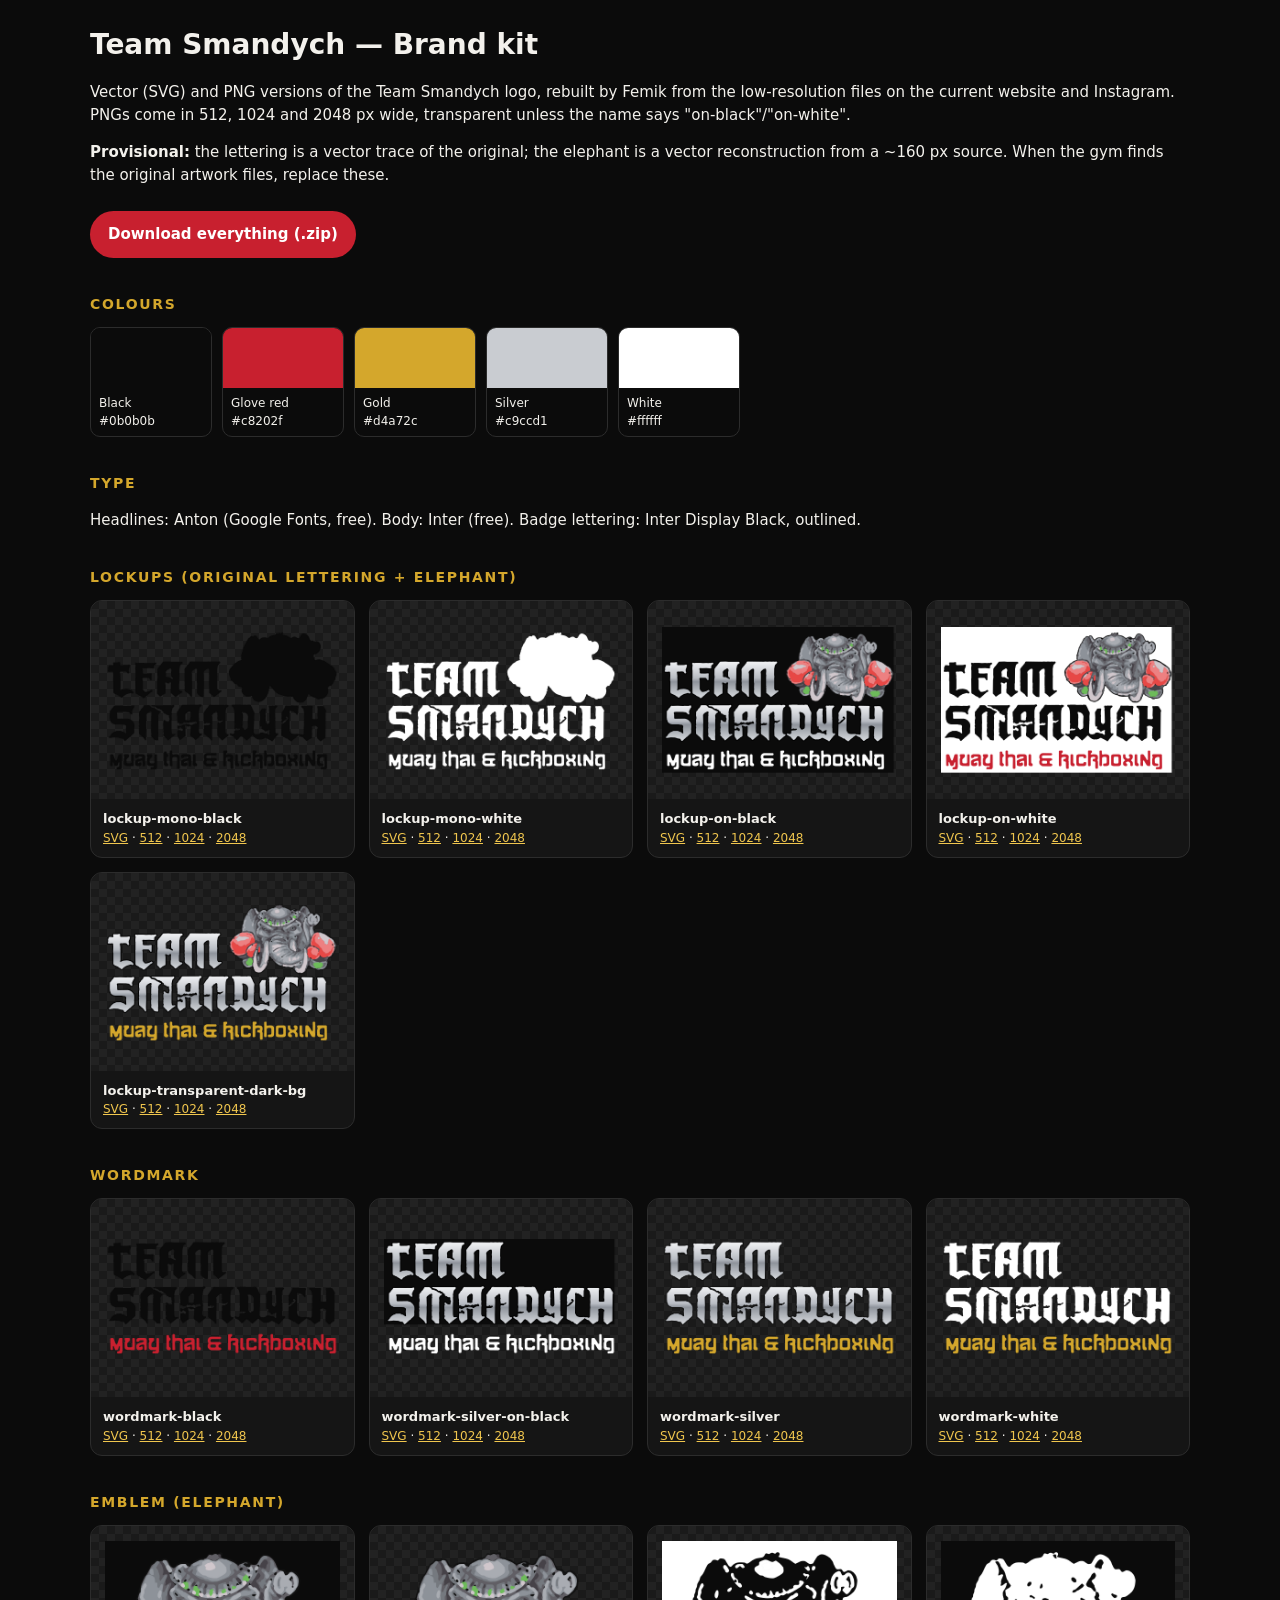
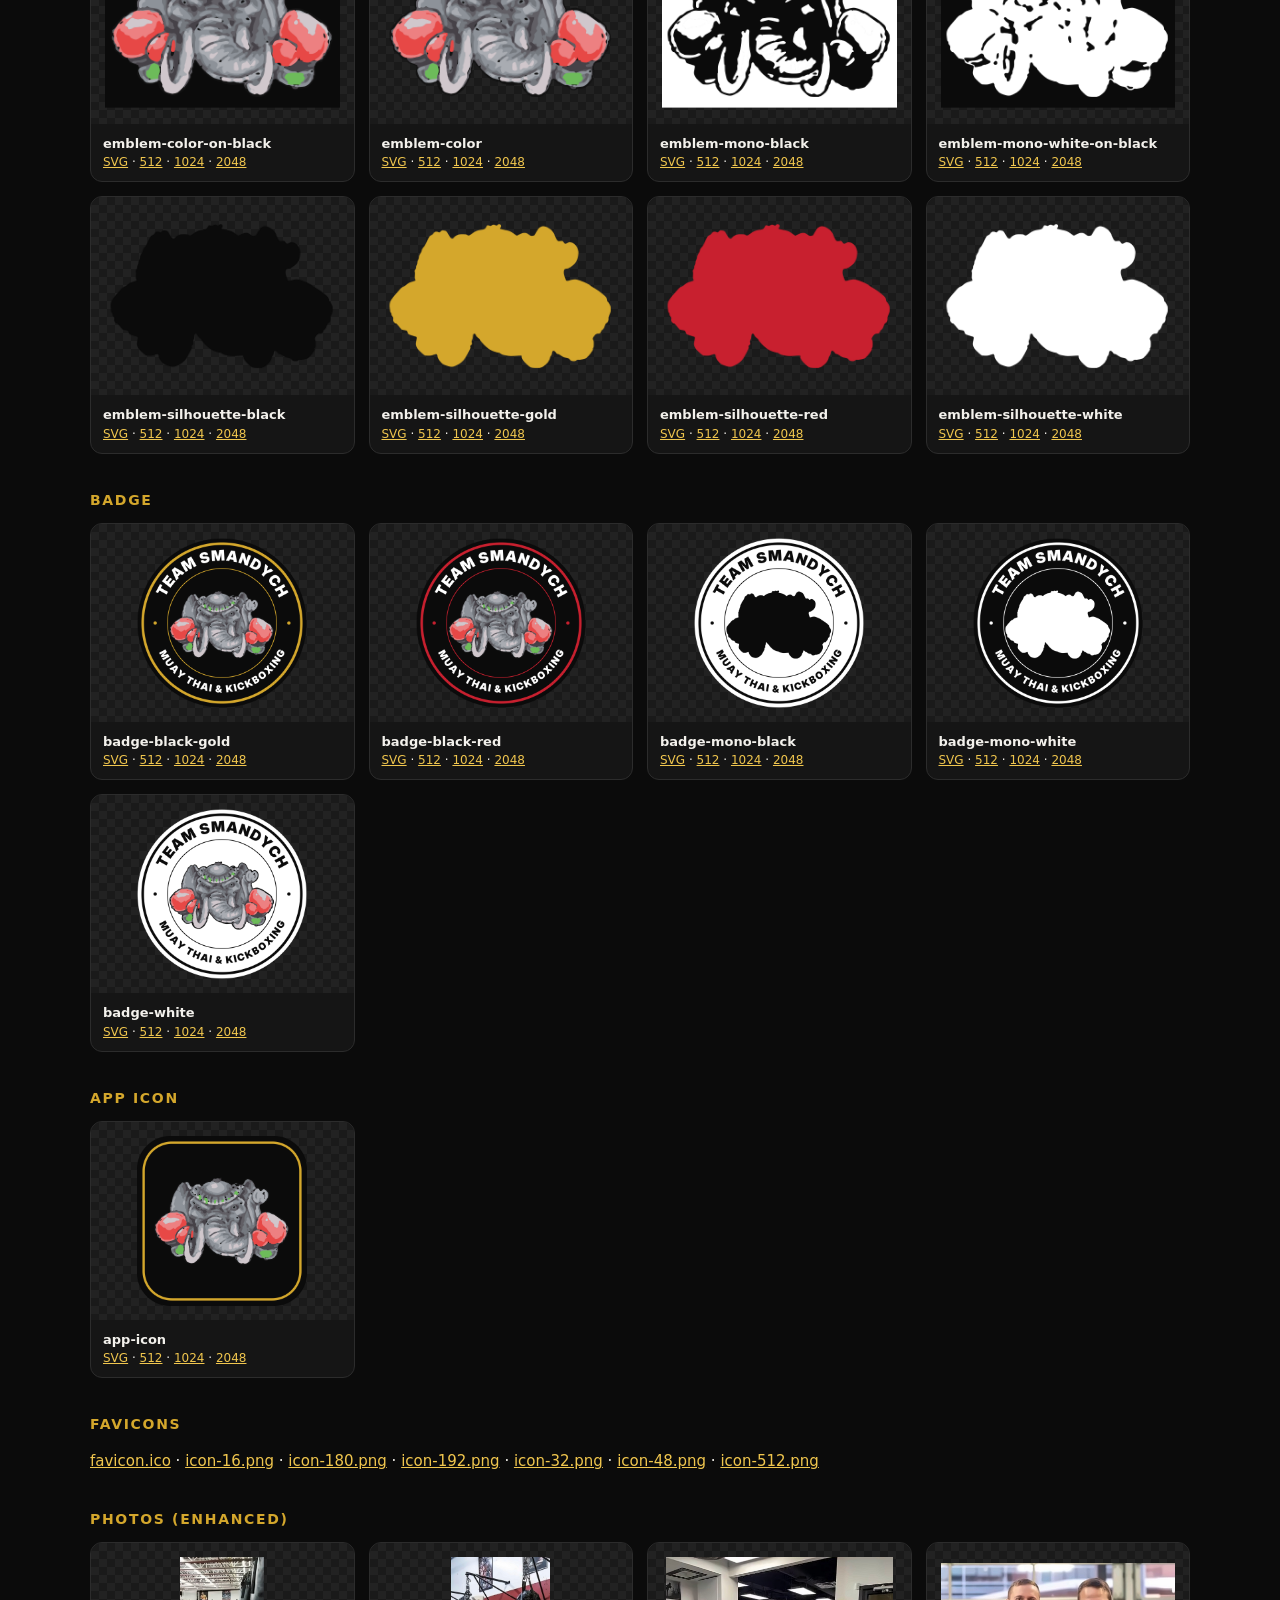
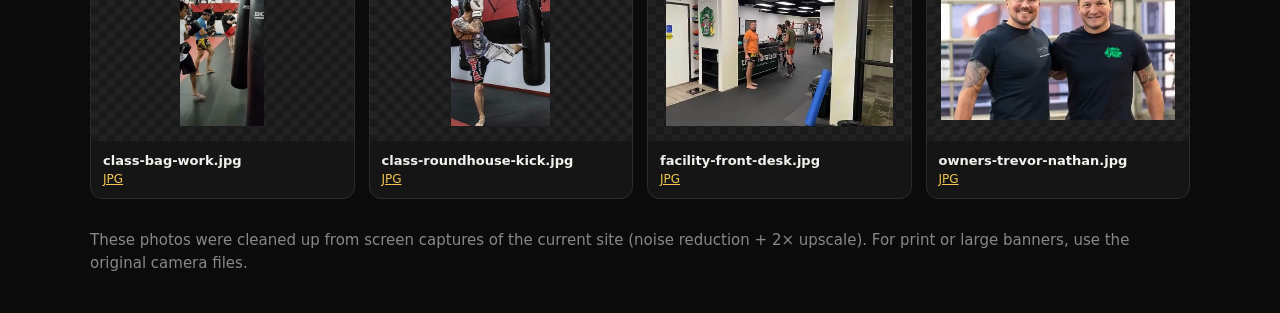
==== brand-kit/index.html @ 584400e5 "Homepage preview: free-trial booking, live today/week schedule, printable week, brand kit Co-Authore" ====
<!DOCTYPE html><html lang="en"><head><meta charset="utf-8"><meta name="viewport" content="width=device-width,initial-scale=1"><meta name="robots" content="noindex"><title>Team Smandych — Brand kit</title><style>body{margin:0;background:#0b0b0b;color:#f3f1ec;font:15px/1.5 system-ui,sans-serif}main{max-width:1100px;margin:auto;padding:24px}h1{font-size:28px;margin:0 0 6px}h2{color:#d4a72c;font-size:14px;letter-spacing:.12em;text-transform:uppercase;margin:36px 0 12px}.g{display:grid;grid-template-columns:repeat(auto-fill,minmax(220px,1fr));gap:14px}.c{border:1px solid #2c2c2c;border-radius:12px;overflow:hidden;background:#151515}.c .p{height:170px;display:flex;align-items:center;justify-content:center;padding:14px;background:repeating-conic-gradient(#222 0 25%,#1a1a1a 0 50%) 0 0/16px 16px}.c img{max-height:100%;max-width:100%}.c .m{padding:10px 12px;font-size:12px}.c b{display:block;font-size:13px;word-break:break-all}a{color:#f0c64e}.sw{display:flex;gap:10px;flex-wrap:wrap}.sw div{width:120px;border-radius:10px;overflow:hidden;border:1px solid #2c2c2c}.sw i{display:block;height:60px}.sw span{display:block;padding:6px 8px;font-size:12px}.btn{display:inline-block;background:#c8202f;color:#fff;text-decoration:none;font-weight:700;padding:12px 18px;border-radius:999px;margin-top:10px}</style></head><body><main>
<h1>Team Smandych — Brand kit</h1><p>Vector (SVG) and PNG versions of the Team Smandych logo, rebuilt by Femik from the low-resolution files on the current website and Instagram. PNGs come in 512, 1024 and 2048 px wide, transparent unless the name says "on-black"/"on-white".</p><p><b>Provisional:</b> the lettering is a vector trace of the original; the elephant is a vector reconstruction from a ~160 px source. When the gym finds the original artwork files, replace these.</p><a class="btn" href="team-smandych-brand-kit.zip">Download everything (.zip)</a>
<h2>Colours</h2><div class="sw">
<div><i style="background:#0b0b0b"></i><span>Black<br>#0b0b0b</span></div>
<div><i style="background:#c8202f"></i><span>Glove red<br>#c8202f</span></div>
<div><i style="background:#d4a72c"></i><span>Gold<br>#d4a72c</span></div>
<div><i style="background:#c9ccd1"></i><span>Silver<br>#c9ccd1</span></div>
<div><i style="background:#ffffff"></i><span>White<br>#ffffff</span></div>
</div><h2>Type</h2><p>Headlines: Anton (Google Fonts, free). Body: Inter (free). Badge lettering: Inter Display Black, outlined.</p>
<h2>Lockups (original lettering + elephant)</h2><div class="g">
<div class="c"><div class="p"><img loading="lazy" src="png/lockup-mono-black-512w.png" alt="lockup-mono-black"></div><div class="m"><b>lockup-mono-black</b><a href="svg/lockup-mono-black.svg" download>SVG</a> · <a href="png/lockup-mono-black-512w.png" download>512</a> · <a href="png/lockup-mono-black-1024w.png" download>1024</a> · <a href="png/lockup-mono-black-2048w.png" download>2048</a></div></div>
<div class="c"><div class="p"><img loading="lazy" src="png/lockup-mono-white-512w.png" alt="lockup-mono-white"></div><div class="m"><b>lockup-mono-white</b><a href="svg/lockup-mono-white.svg" download>SVG</a> · <a href="png/lockup-mono-white-512w.png" download>512</a> · <a href="png/lockup-mono-white-1024w.png" download>1024</a> · <a href="png/lockup-mono-white-2048w.png" download>2048</a></div></div>
<div class="c"><div class="p"><img loading="lazy" src="png/lockup-on-black-512w.png" alt="lockup-on-black"></div><div class="m"><b>lockup-on-black</b><a href="svg/lockup-on-black.svg" download>SVG</a> · <a href="png/lockup-on-black-512w.png" download>512</a> · <a href="png/lockup-on-black-1024w.png" download>1024</a> · <a href="png/lockup-on-black-2048w.png" download>2048</a></div></div>
<div class="c"><div class="p"><img loading="lazy" src="png/lockup-on-white-512w.png" alt="lockup-on-white"></div><div class="m"><b>lockup-on-white</b><a href="svg/lockup-on-white.svg" download>SVG</a> · <a href="png/lockup-on-white-512w.png" download>512</a> · <a href="png/lockup-on-white-1024w.png" download>1024</a> · <a href="png/lockup-on-white-2048w.png" download>2048</a></div></div>
<div class="c"><div class="p"><img loading="lazy" src="png/lockup-transparent-dark-bg-512w.png" alt="lockup-transparent-dark-bg"></div><div class="m"><b>lockup-transparent-dark-bg</b><a href="svg/lockup-transparent-dark-bg.svg" download>SVG</a> · <a href="png/lockup-transparent-dark-bg-512w.png" download>512</a> · <a href="png/lockup-transparent-dark-bg-1024w.png" download>1024</a> · <a href="png/lockup-transparent-dark-bg-2048w.png" download>2048</a></div></div>
</div>
<h2>Wordmark</h2><div class="g">
<div class="c"><div class="p"><img loading="lazy" src="png/wordmark-black-512w.png" alt="wordmark-black"></div><div class="m"><b>wordmark-black</b><a href="svg/wordmark-black.svg" download>SVG</a> · <a href="png/wordmark-black-512w.png" download>512</a> · <a href="png/wordmark-black-1024w.png" download>1024</a> · <a href="png/wordmark-black-2048w.png" download>2048</a></div></div>
<div class="c"><div class="p"><img loading="lazy" src="png/wordmark-silver-on-black-512w.png" alt="wordmark-silver-on-black"></div><div class="m"><b>wordmark-silver-on-black</b><a href="svg/wordmark-silver-on-black.svg" download>SVG</a> · <a href="png/wordmark-silver-on-black-512w.png" download>512</a> · <a href="png/wordmark-silver-on-black-1024w.png" download>1024</a> · <a href="png/wordmark-silver-on-black-2048w.png" download>2048</a></div></div>
<div class="c"><div class="p"><img loading="lazy" src="png/wordmark-silver-512w.png" alt="wordmark-silver"></div><div class="m"><b>wordmark-silver</b><a href="svg/wordmark-silver.svg" download>SVG</a> · <a href="png/wordmark-silver-512w.png" download>512</a> · <a href="png/wordmark-silver-1024w.png" download>1024</a> · <a href="png/wordmark-silver-2048w.png" download>2048</a></div></div>
<div class="c"><div class="p"><img loading="lazy" src="png/wordmark-white-512w.png" alt="wordmark-white"></div><div class="m"><b>wordmark-white</b><a href="svg/wordmark-white.svg" download>SVG</a> · <a href="png/wordmark-white-512w.png" download>512</a> · <a href="png/wordmark-white-1024w.png" download>1024</a> · <a href="png/wordmark-white-2048w.png" download>2048</a></div></div>
</div>
<h2>Emblem (elephant)</h2><div class="g">
<div class="c"><div class="p"><img loading="lazy" src="png/emblem-color-on-black-512w.png" alt="emblem-color-on-black"></div><div class="m"><b>emblem-color-on-black</b><a href="svg/emblem-color-on-black.svg" download>SVG</a> · <a href="png/emblem-color-on-black-512w.png" download>512</a> · <a href="png/emblem-color-on-black-1024w.png" download>1024</a> · <a href="png/emblem-color-on-black-2048w.png" download>2048</a></div></div>
<div class="c"><div class="p"><img loading="lazy" src="png/emblem-color-512w.png" alt="emblem-color"></div><div class="m"><b>emblem-color</b><a href="svg/emblem-color.svg" download>SVG</a> · <a href="png/emblem-color-512w.png" download>512</a> · <a href="png/emblem-color-1024w.png" download>1024</a> · <a href="png/emblem-color-2048w.png" download>2048</a></div></div>
<div class="c"><div class="p"><img loading="lazy" src="png/emblem-mono-black-512w.png" alt="emblem-mono-black"></div><div class="m"><b>emblem-mono-black</b><a href="svg/emblem-mono-black.svg" download>SVG</a> · <a href="png/emblem-mono-black-512w.png" download>512</a> · <a href="png/emblem-mono-black-1024w.png" download>1024</a> · <a href="png/emblem-mono-black-2048w.png" download>2048</a></div></div>
<div class="c"><div class="p"><img loading="lazy" src="png/emblem-mono-white-on-black-512w.png" alt="emblem-mono-white-on-black"></div><div class="m"><b>emblem-mono-white-on-black</b><a href="svg/emblem-mono-white-on-black.svg" download>SVG</a> · <a href="png/emblem-mono-white-on-black-512w.png" download>512</a> · <a href="png/emblem-mono-white-on-black-1024w.png" download>1024</a> · <a href="png/emblem-mono-white-on-black-2048w.png" download>2048</a></div></div>
<div class="c"><div class="p"><img loading="lazy" src="png/emblem-silhouette-black-512w.png" alt="emblem-silhouette-black"></div><div class="m"><b>emblem-silhouette-black</b><a href="svg/emblem-silhouette-black.svg" download>SVG</a> · <a href="png/emblem-silhouette-black-512w.png" download>512</a> · <a href="png/emblem-silhouette-black-1024w.png" download>1024</a> · <a href="png/emblem-silhouette-black-2048w.png" download>2048</a></div></div>
<div class="c"><div class="p"><img loading="lazy" src="png/emblem-silhouette-gold-512w.png" alt="emblem-silhouette-gold"></div><div class="m"><b>emblem-silhouette-gold</b><a href="svg/emblem-silhouette-gold.svg" download>SVG</a> · <a href="png/emblem-silhouette-gold-512w.png" download>512</a> · <a href="png/emblem-silhouette-gold-1024w.png" download>1024</a> · <a href="png/emblem-silhouette-gold-2048w.png" download>2048</a></div></div>
<div class="c"><div class="p"><img loading="lazy" src="png/emblem-silhouette-red-512w.png" alt="emblem-silhouette-red"></div><div class="m"><b>emblem-silhouette-red</b><a href="svg/emblem-silhouette-red.svg" download>SVG</a> · <a href="png/emblem-silhouette-red-512w.png" download>512</a> · <a href="png/emblem-silhouette-red-1024w.png" download>1024</a> · <a href="png/emblem-silhouette-red-2048w.png" download>2048</a></div></div>
<div class="c"><div class="p"><img loading="lazy" src="png/emblem-silhouette-white-512w.png" alt="emblem-silhouette-white"></div><div class="m"><b>emblem-silhouette-white</b><a href="svg/emblem-silhouette-white.svg" download>SVG</a> · <a href="png/emblem-silhouette-white-512w.png" download>512</a> · <a href="png/emblem-silhouette-white-1024w.png" download>1024</a> · <a href="png/emblem-silhouette-white-2048w.png" download>2048</a></div></div>
</div>
<h2>Badge</h2><div class="g">
<div class="c"><div class="p"><img loading="lazy" src="png/badge-black-gold-512w.png" alt="badge-black-gold"></div><div class="m"><b>badge-black-gold</b><a href="svg/badge-black-gold.svg" download>SVG</a> · <a href="png/badge-black-gold-512w.png" download>512</a> · <a href="png/badge-black-gold-1024w.png" download>1024</a> · <a href="png/badge-black-gold-2048w.png" download>2048</a></div></div>
<div class="c"><div class="p"><img loading="lazy" src="png/badge-black-red-512w.png" alt="badge-black-red"></div><div class="m"><b>badge-black-red</b><a href="svg/badge-black-red.svg" download>SVG</a> · <a href="png/badge-black-red-512w.png" download>512</a> · <a href="png/badge-black-red-1024w.png" download>1024</a> · <a href="png/badge-black-red-2048w.png" download>2048</a></div></div>
<div class="c"><div class="p"><img loading="lazy" src="png/badge-mono-black-512w.png" alt="badge-mono-black"></div><div class="m"><b>badge-mono-black</b><a href="svg/badge-mono-black.svg" download>SVG</a> · <a href="png/badge-mono-black-512w.png" download>512</a> · <a href="png/badge-mono-black-1024w.png" download>1024</a> · <a href="png/badge-mono-black-2048w.png" download>2048</a></div></div>
<div class="c"><div class="p"><img loading="lazy" src="png/badge-mono-white-512w.png" alt="badge-mono-white"></div><div class="m"><b>badge-mono-white</b><a href="svg/badge-mono-white.svg" download>SVG</a> · <a href="png/badge-mono-white-512w.png" download>512</a> · <a href="png/badge-mono-white-1024w.png" download>1024</a> · <a href="png/badge-mono-white-2048w.png" download>2048</a></div></div>
<div class="c"><div class="p"><img loading="lazy" src="png/badge-white-512w.png" alt="badge-white"></div><div class="m"><b>badge-white</b><a href="svg/badge-white.svg" download>SVG</a> · <a href="png/badge-white-512w.png" download>512</a> · <a href="png/badge-white-1024w.png" download>1024</a> · <a href="png/badge-white-2048w.png" download>2048</a></div></div>
</div>
<h2>App icon</h2><div class="g">
<div class="c"><div class="p"><img loading="lazy" src="png/app-icon-512w.png" alt="app-icon"></div><div class="m"><b>app-icon</b><a href="svg/app-icon.svg" download>SVG</a> · <a href="png/app-icon-512w.png" download>512</a> · <a href="png/app-icon-1024w.png" download>1024</a> · <a href="png/app-icon-2048w.png" download>2048</a></div></div>
</div>
<h2>Favicons</h2><p><a href="favicon/favicon.ico" download>favicon.ico</a> · <a href="favicon/icon-16.png" download>icon-16.png</a> · <a href="favicon/icon-180.png" download>icon-180.png</a> · <a href="favicon/icon-192.png" download>icon-192.png</a> · <a href="favicon/icon-32.png" download>icon-32.png</a> · <a href="favicon/icon-48.png" download>icon-48.png</a> · <a href="favicon/icon-512.png" download>icon-512.png</a></p>
<h2>Photos (enhanced)</h2><div class="g">
<div class="c"><div class="p"><img loading="lazy" src="photos/class-bag-work.jpg" alt=""></div><div class="m"><b>class-bag-work.jpg</b><a href="photos/class-bag-work.jpg" download>JPG</a></div></div>
<div class="c"><div class="p"><img loading="lazy" src="photos/class-roundhouse-kick.jpg" alt=""></div><div class="m"><b>class-roundhouse-kick.jpg</b><a href="photos/class-roundhouse-kick.jpg" download>JPG</a></div></div>
<div class="c"><div class="p"><img loading="lazy" src="photos/facility-front-desk.jpg" alt=""></div><div class="m"><b>facility-front-desk.jpg</b><a href="photos/facility-front-desk.jpg" download>JPG</a></div></div>
<div class="c"><div class="p"><img loading="lazy" src="photos/owners-trevor-nathan.jpg" alt=""></div><div class="m"><b>owners-trevor-nathan.jpg</b><a href="photos/owners-trevor-nathan.jpg" download>JPG</a></div></div>
</div><p style="margin-top:30px;color:#888">These photos were cleaned up from screen captures of the current site (noise reduction + 2× upscale). For print or large banners, use the original camera files.</p></main></body></html>
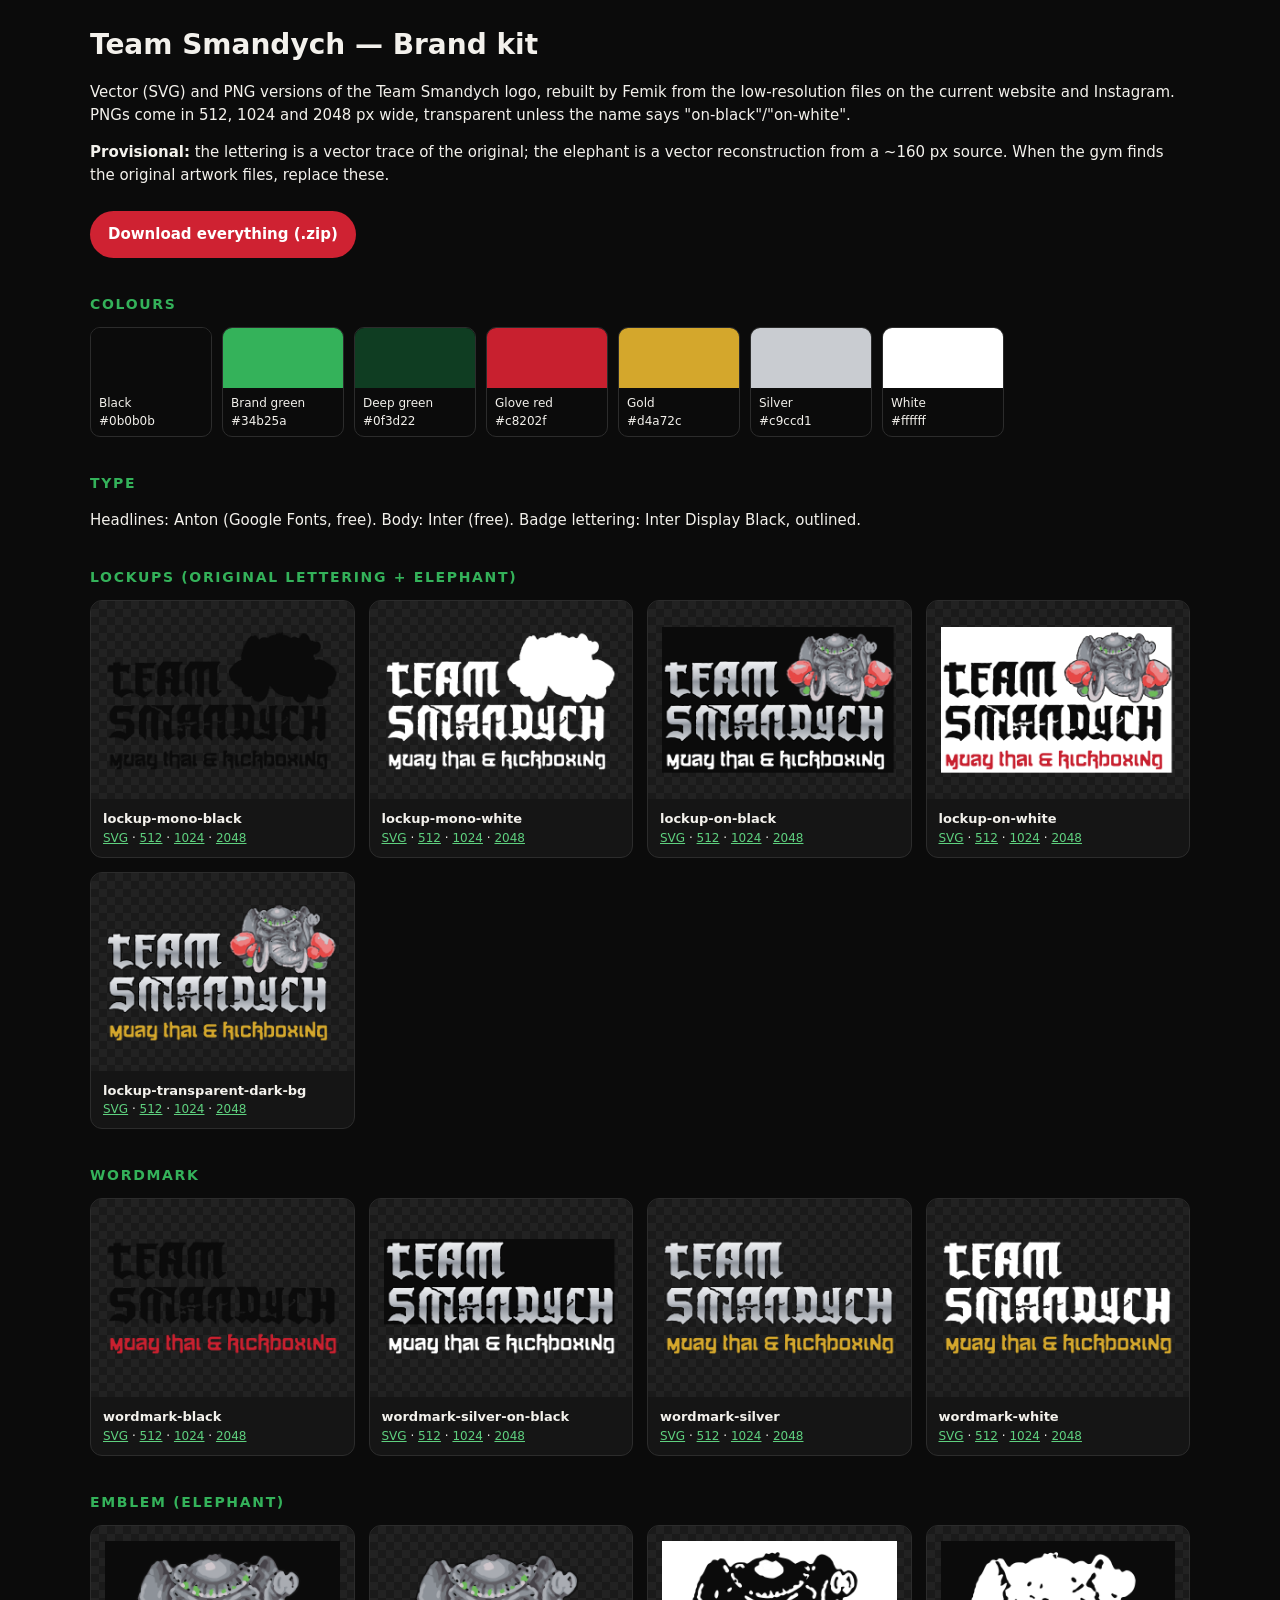
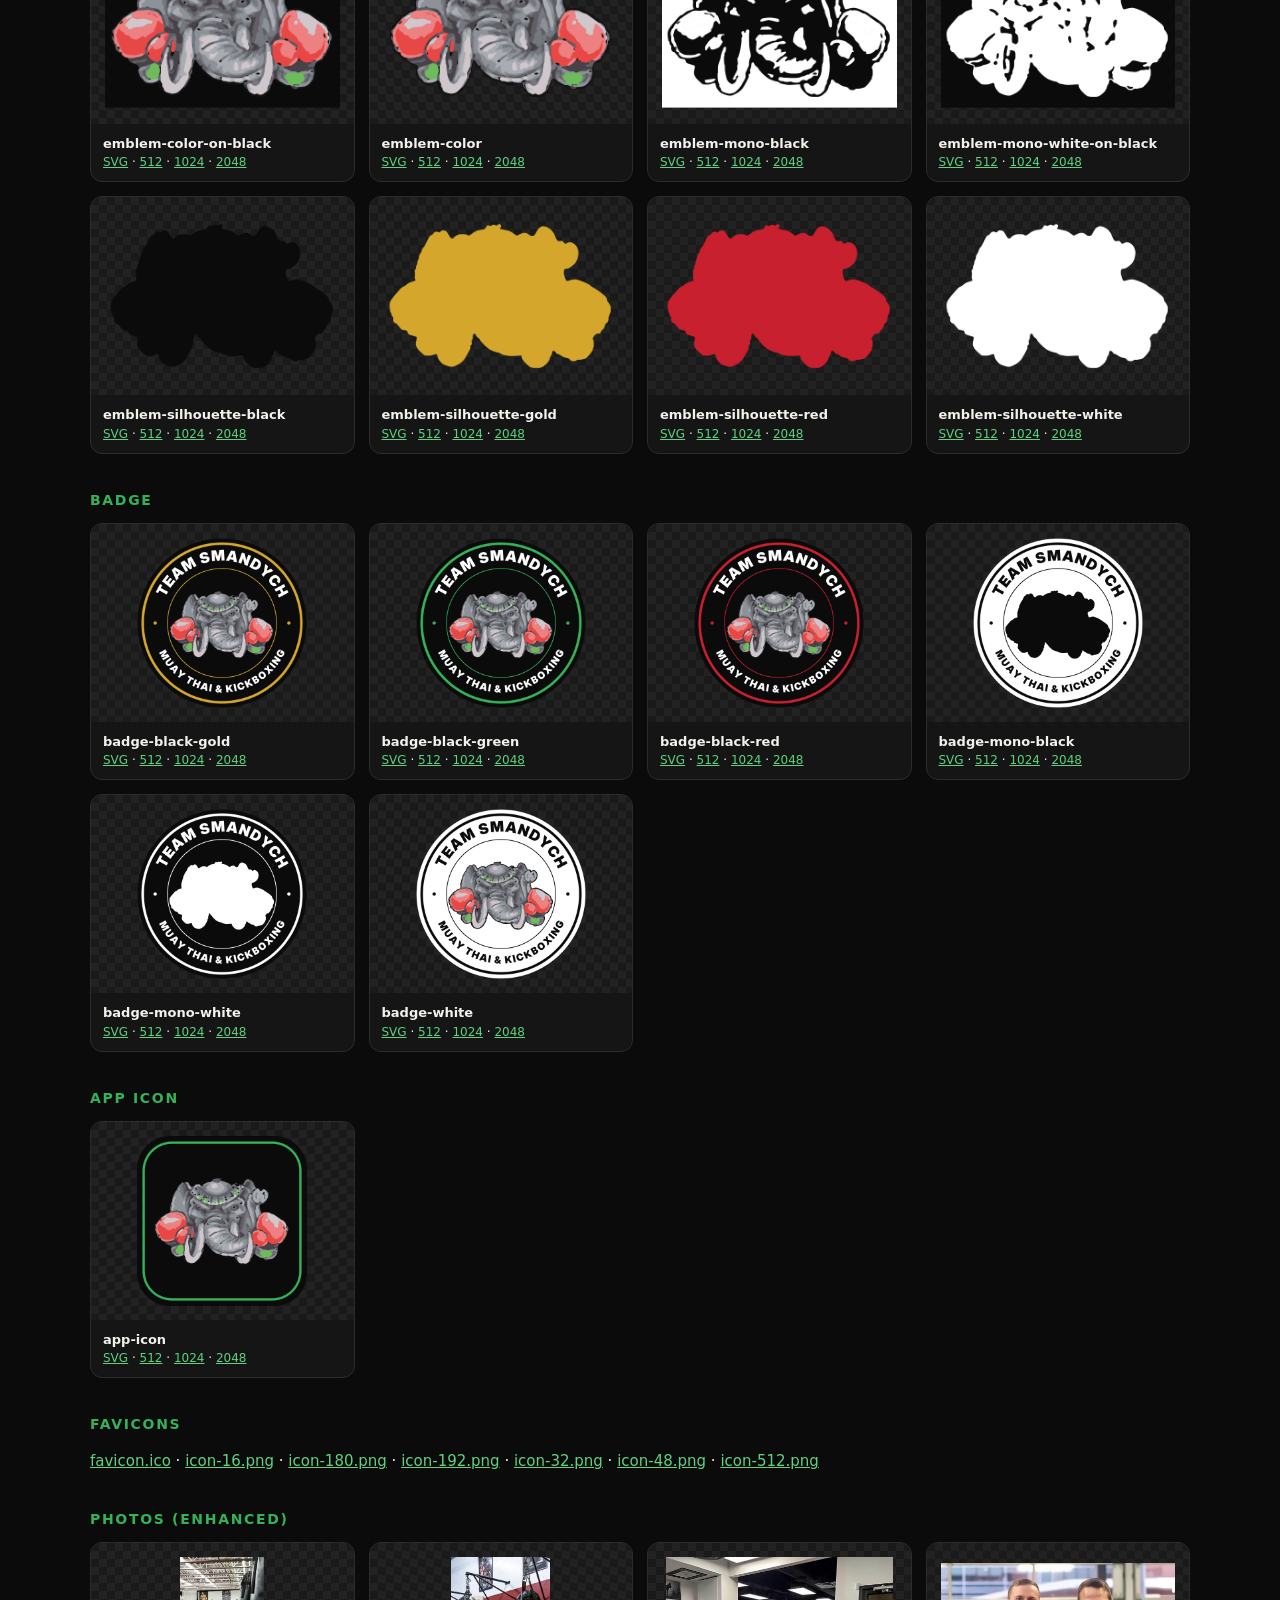
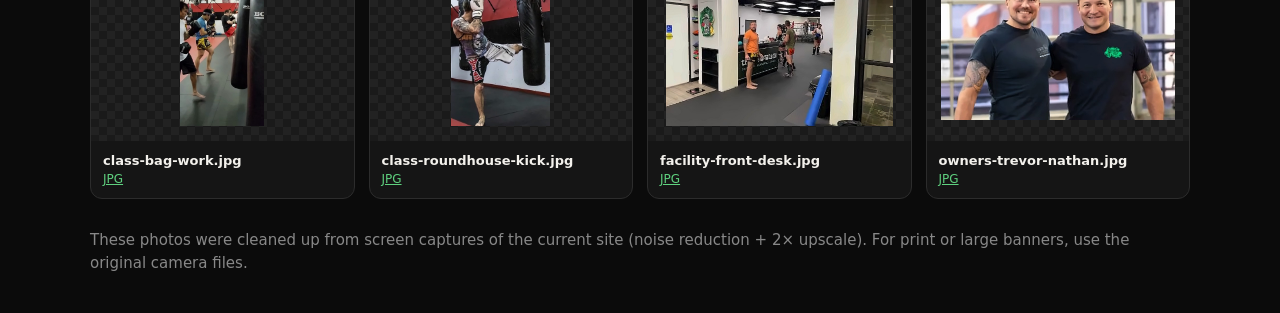
==== commit f285019b: "Palette: brand green + glove red with clear roles; hero uses crisp vector emblem instead of low-res " ====
--- a/brand-kit/index.html
+++ b/brand-kit/index.html
@@ -1,8 +1,8 @@
-<!DOCTYPE html><html lang="en"><head><meta charset="utf-8"><meta name="viewport" content="width=device-width,initial-scale=1"><meta name="robots" content="noindex"><title>Team Smandych — Brand kit</title><style>body{margin:0;background:#0b0b0b;color:#f3f1ec;font:15px/1.5 system-ui,sans-serif}main{max-width:1100px;margin:auto;padding:24px}h1{font-size:28px;margin:0 0 6px}h2{color:#d4a72c;font-size:14px;letter-spacing:.12em;text-transform:uppercase;margin:36px 0 12px}.g{display:grid;grid-template-columns:repeat(auto-fill,minmax(220px,1fr));gap:14px}.c{border:1px solid #2c2c2c;border-radius:12px;overflow:hidden;background:#151515}.c .p{height:170px;display:flex;align-items:center;justify-content:center;padding:14px;background:repeating-conic-gradient(#222 0 25%,#1a1a1a 0 50%) 0 0/16px 16px}.c img{max-height:100%;max-width:100%}.c .m{padding:10px 12px;font-size:12px}.c b{display:block;font-size:13px;word-break:break-all}a{color:#f0c64e}.sw{display:flex;gap:10px;flex-wrap:wrap}.sw div{width:120px;border-radius:10px;overflow:hidden;border:1px solid #2c2c2c}.sw i{display:block;height:60px}.sw span{display:block;padding:6px 8px;font-size:12px}.btn{display:inline-block;background:#c8202f;color:#fff;text-decoration:none;font-weight:700;padding:12px 18px;border-radius:999px;margin-top:10px}</style></head><body><main>
+<!DOCTYPE html><html lang="en"><head><meta charset="utf-8"><meta name="viewport" content="width=device-width,initial-scale=1"><meta name="robots" content="noindex"><title>Team Smandych — Brand kit</title><style>body{margin:0;background:#0b0b0b;color:#f3f1ec;font:15px/1.5 system-ui,sans-serif}main{max-width:1100px;margin:auto;padding:24px}h1{font-size:28px;margin:0 0 6px}h2{color:#34b25a;font-size:14px;letter-spacing:.12em;text-transform:uppercase;margin:36px 0 12px}.g{display:grid;grid-template-columns:repeat(auto-fill,minmax(220px,1fr));gap:14px}.c{border:1px solid #2c2c2c;border-radius:12px;overflow:hidden;background:#151515}.c .p{height:170px;display:flex;align-items:center;justify-content:center;padding:14px;background:repeating-conic-gradient(#222 0 25%,#1a1a1a 0 50%) 0 0/16px 16px}.c img{max-height:100%;max-width:100%}.c .m{padding:10px 12px;font-size:12px}.c b{display:block;font-size:13px;word-break:break-all}a{color:#5fd17f}.sw{display:flex;gap:10px;flex-wrap:wrap}.sw div{width:120px;border-radius:10px;overflow:hidden;border:1px solid #2c2c2c}.sw i{display:block;height:60px}.sw span{display:block;padding:6px 8px;font-size:12px}.btn{display:inline-block;background:#cf2232;color:#fff;text-decoration:none;font-weight:700;padding:12px 18px;border-radius:999px;margin-top:10px}</style></head><body><main>
 <h1>Team Smandych — Brand kit</h1><p>Vector (SVG) and PNG versions of the Team Smandych logo, rebuilt by Femik from the low-resolution files on the current website and Instagram. PNGs come in 512, 1024 and 2048 px wide, transparent unless the name says "on-black"/"on-white".</p><p><b>Provisional:</b> the lettering is a vector trace of the original; the elephant is a vector reconstruction from a ~160 px source. When the gym finds the original artwork files, replace these.</p><a class="btn" href="team-smandych-brand-kit.zip">Download everything (.zip)</a>
 <h2>Colours</h2><div class="sw">
 <div><i style="background:#0b0b0b"></i><span>Black<br>#0b0b0b</span></div>
-<div><i style="background:#c8202f"></i><span>Glove red<br>#c8202f</span></div>
+<div><i style="background:#34b25a"></i><span>Brand green<br>#34b25a</span></div><div><i style="background:#0f3d22"></i><span>Deep green<br>#0f3d22</span></div><div><i style="background:#c8202f"></i><span>Glove red<br>#c8202f</span></div>
 <div><i style="background:#d4a72c"></i><span>Gold<br>#d4a72c</span></div>
 <div><i style="background:#c9ccd1"></i><span>Silver<br>#c9ccd1</span></div>
 <div><i style="background:#ffffff"></i><span>White<br>#ffffff</span></div>
@@ -32,7 +32,7 @@
 </div>
 <h2>Badge</h2><div class="g">
 <div class="c"><div class="p"><img loading="lazy" src="png/badge-black-gold-512w.png" alt="badge-black-gold"></div><div class="m"><b>badge-black-gold</b><a href="svg/badge-black-gold.svg" download>SVG</a> · <a href="png/badge-black-gold-512w.png" download>512</a> · <a href="png/badge-black-gold-1024w.png" download>1024</a> · <a href="png/badge-black-gold-2048w.png" download>2048</a></div></div>
-<div class="c"><div class="p"><img loading="lazy" src="png/badge-black-red-512w.png" alt="badge-black-red"></div><div class="m"><b>badge-black-red</b><a href="svg/badge-black-red.svg" download>SVG</a> · <a href="png/badge-black-red-512w.png" download>512</a> · <a href="png/badge-black-red-1024w.png" download>1024</a> · <a href="png/badge-black-red-2048w.png" download>2048</a></div></div>
+<div class="c"><div class="p"><img loading="lazy" src="png/badge-black-green-512w.png" alt="badge-black-green"></div><div class="m"><b>badge-black-green</b><a href="svg/badge-black-green.svg" download>SVG</a> · <a href="png/badge-black-green-512w.png" download>512</a> · <a href="png/badge-black-green-1024w.png" download>1024</a> · <a href="png/badge-black-green-2048w.png" download>2048</a></div></div><div class="c"><div class="p"><img loading="lazy" src="png/badge-black-red-512w.png" alt="badge-black-red"></div><div class="m"><b>badge-black-red</b><a href="svg/badge-black-red.svg" download>SVG</a> · <a href="png/badge-black-red-512w.png" download>512</a> · <a href="png/badge-black-red-1024w.png" download>1024</a> · <a href="png/badge-black-red-2048w.png" download>2048</a></div></div>
 <div class="c"><div class="p"><img loading="lazy" src="png/badge-mono-black-512w.png" alt="badge-mono-black"></div><div class="m"><b>badge-mono-black</b><a href="svg/badge-mono-black.svg" download>SVG</a> · <a href="png/badge-mono-black-512w.png" download>512</a> · <a href="png/badge-mono-black-1024w.png" download>1024</a> · <a href="png/badge-mono-black-2048w.png" download>2048</a></div></div>
 <div class="c"><div class="p"><img loading="lazy" src="png/badge-mono-white-512w.png" alt="badge-mono-white"></div><div class="m"><b>badge-mono-white</b><a href="svg/badge-mono-white.svg" download>SVG</a> · <a href="png/badge-mono-white-512w.png" download>512</a> · <a href="png/badge-mono-white-1024w.png" download>1024</a> · <a href="png/badge-mono-white-2048w.png" download>2048</a></div></div>
 <div class="c"><div class="p"><img loading="lazy" src="png/badge-white-512w.png" alt="badge-white"></div><div class="m"><b>badge-white</b><a href="svg/badge-white.svg" download>SVG</a> · <a href="png/badge-white-512w.png" download>512</a> · <a href="png/badge-white-1024w.png" download>1024</a> · <a href="png/badge-white-2048w.png" download>2048</a></div></div>
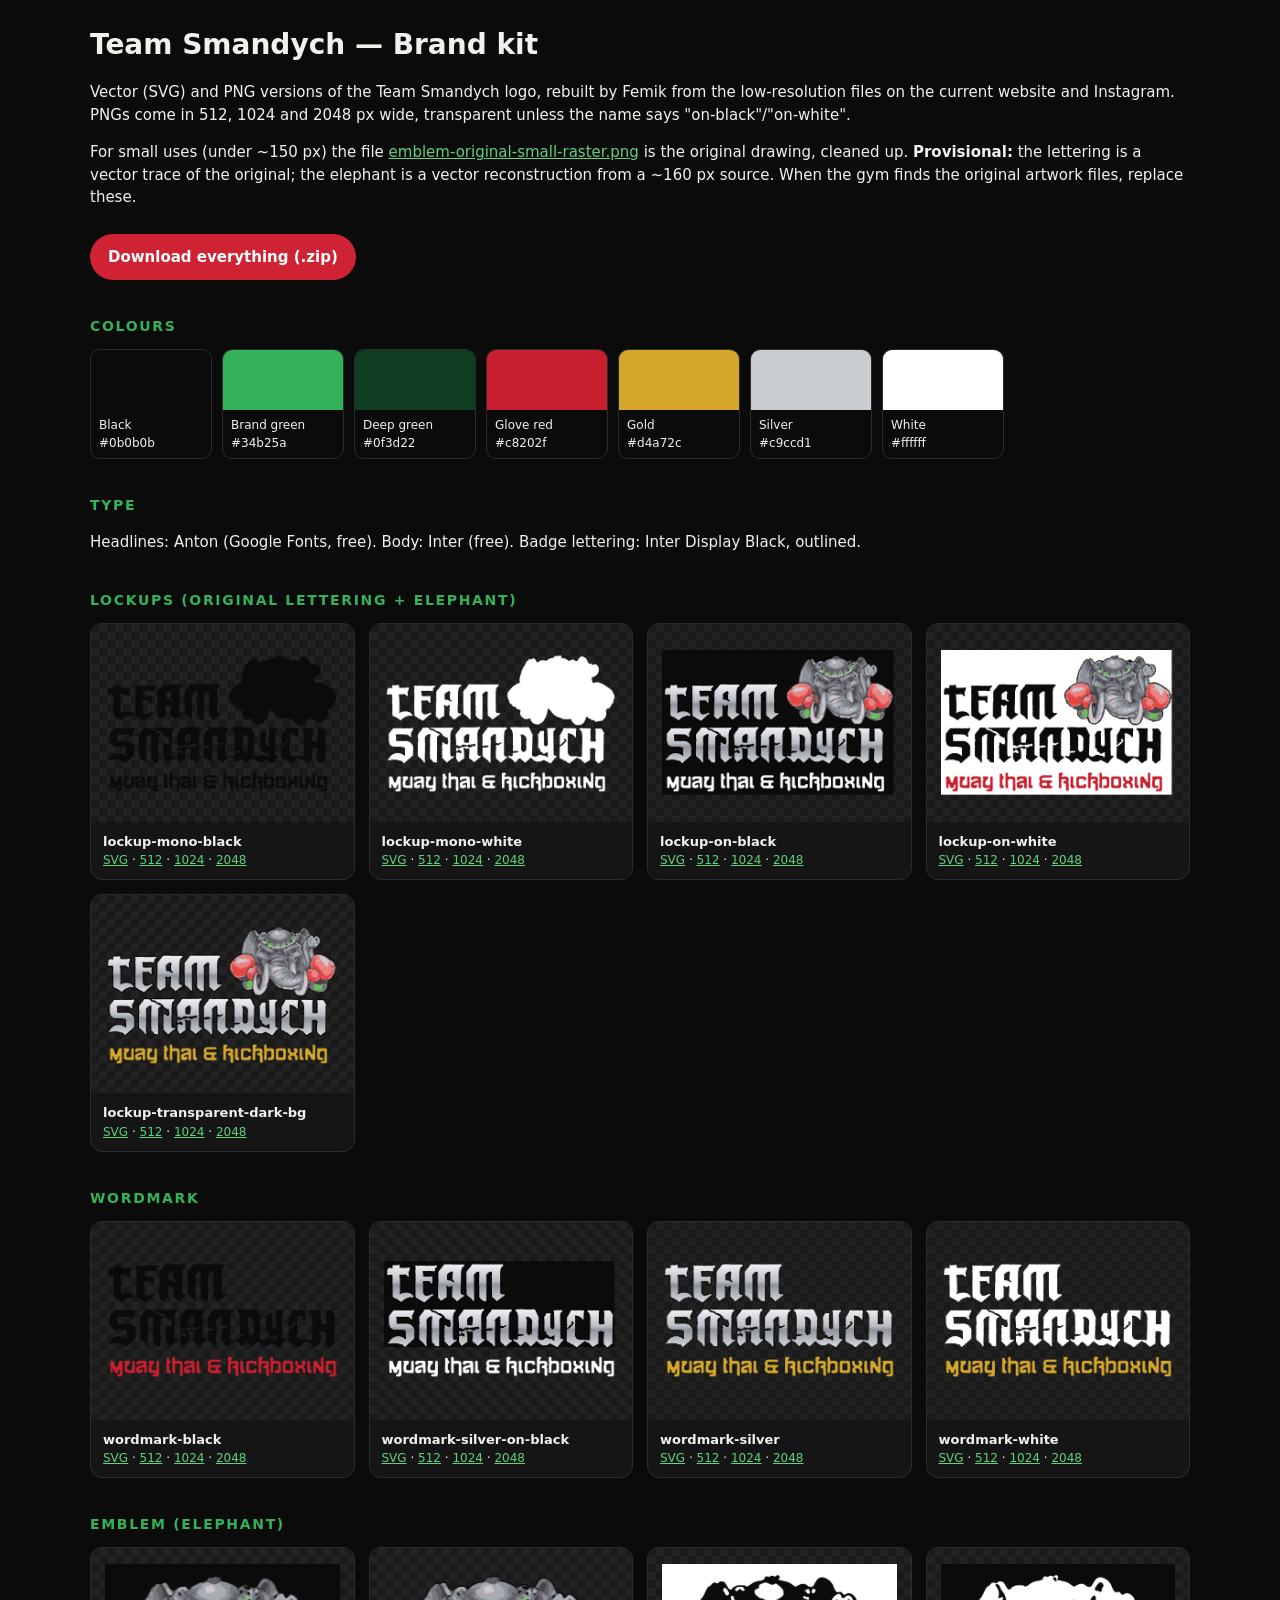
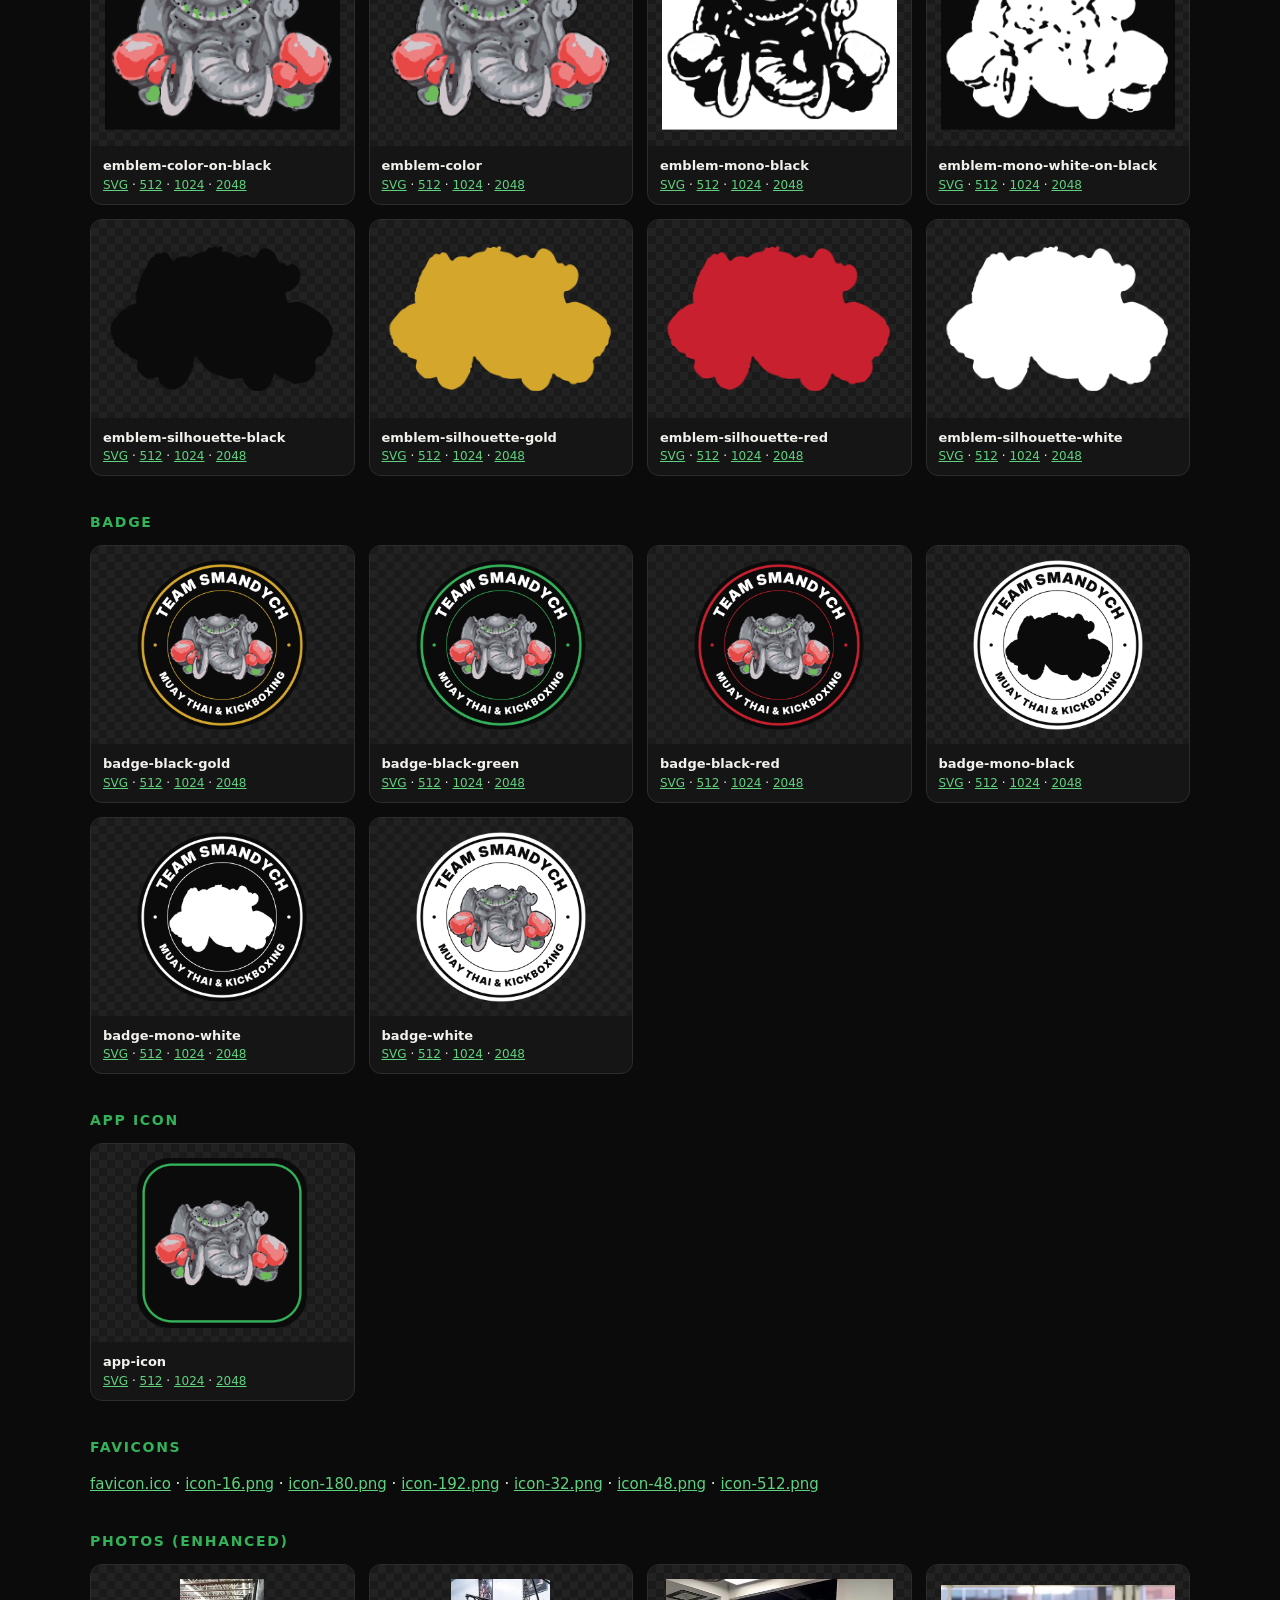
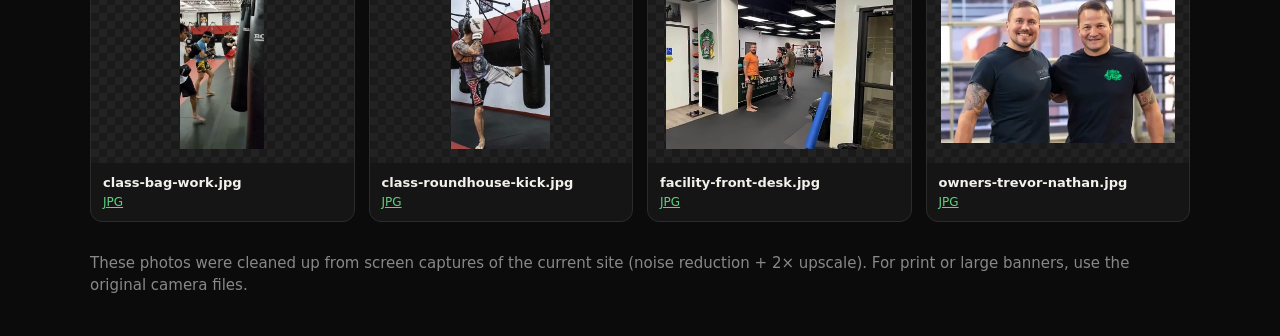
==== commit cdf983c1: "Hero: drop oversized traced elephant, use crisp original lettering; header uses the original elephan" ====
--- a/brand-kit/index.html
+++ b/brand-kit/index.html
@@ -1,5 +1,5 @@
 <!DOCTYPE html><html lang="en"><head><meta charset="utf-8"><meta name="viewport" content="width=device-width,initial-scale=1"><meta name="robots" content="noindex"><title>Team Smandych — Brand kit</title><style>body{margin:0;background:#0b0b0b;color:#f3f1ec;font:15px/1.5 system-ui,sans-serif}main{max-width:1100px;margin:auto;padding:24px}h1{font-size:28px;margin:0 0 6px}h2{color:#34b25a;font-size:14px;letter-spacing:.12em;text-transform:uppercase;margin:36px 0 12px}.g{display:grid;grid-template-columns:repeat(auto-fill,minmax(220px,1fr));gap:14px}.c{border:1px solid #2c2c2c;border-radius:12px;overflow:hidden;background:#151515}.c .p{height:170px;display:flex;align-items:center;justify-content:center;padding:14px;background:repeating-conic-gradient(#222 0 25%,#1a1a1a 0 50%) 0 0/16px 16px}.c img{max-height:100%;max-width:100%}.c .m{padding:10px 12px;font-size:12px}.c b{display:block;font-size:13px;word-break:break-all}a{color:#5fd17f}.sw{display:flex;gap:10px;flex-wrap:wrap}.sw div{width:120px;border-radius:10px;overflow:hidden;border:1px solid #2c2c2c}.sw i{display:block;height:60px}.sw span{display:block;padding:6px 8px;font-size:12px}.btn{display:inline-block;background:#cf2232;color:#fff;text-decoration:none;font-weight:700;padding:12px 18px;border-radius:999px;margin-top:10px}</style></head><body><main>
-<h1>Team Smandych — Brand kit</h1><p>Vector (SVG) and PNG versions of the Team Smandych logo, rebuilt by Femik from the low-resolution files on the current website and Instagram. PNGs come in 512, 1024 and 2048 px wide, transparent unless the name says "on-black"/"on-white".</p><p><b>Provisional:</b> the lettering is a vector trace of the original; the elephant is a vector reconstruction from a ~160 px source. When the gym finds the original artwork files, replace these.</p><a class="btn" href="team-smandych-brand-kit.zip">Download everything (.zip)</a>
+<h1>Team Smandych — Brand kit</h1><p>Vector (SVG) and PNG versions of the Team Smandych logo, rebuilt by Femik from the low-resolution files on the current website and Instagram. PNGs come in 512, 1024 and 2048 px wide, transparent unless the name says "on-black"/"on-white".</p><p>For small uses (under ~150 px) the file <a href="png/emblem-original-small-raster.png" download>emblem-original-small-raster.png</a> is the original drawing, cleaned up. <b>Provisional:</b> the lettering is a vector trace of the original; the elephant is a vector reconstruction from a ~160 px source. When the gym finds the original artwork files, replace these.</p><a class="btn" href="team-smandych-brand-kit.zip">Download everything (.zip)</a>
 <h2>Colours</h2><div class="sw">
 <div><i style="background:#0b0b0b"></i><span>Black<br>#0b0b0b</span></div>
 <div><i style="background:#34b25a"></i><span>Brand green<br>#34b25a</span></div><div><i style="background:#0f3d22"></i><span>Deep green<br>#0f3d22</span></div><div><i style="background:#c8202f"></i><span>Glove red<br>#c8202f</span></div>
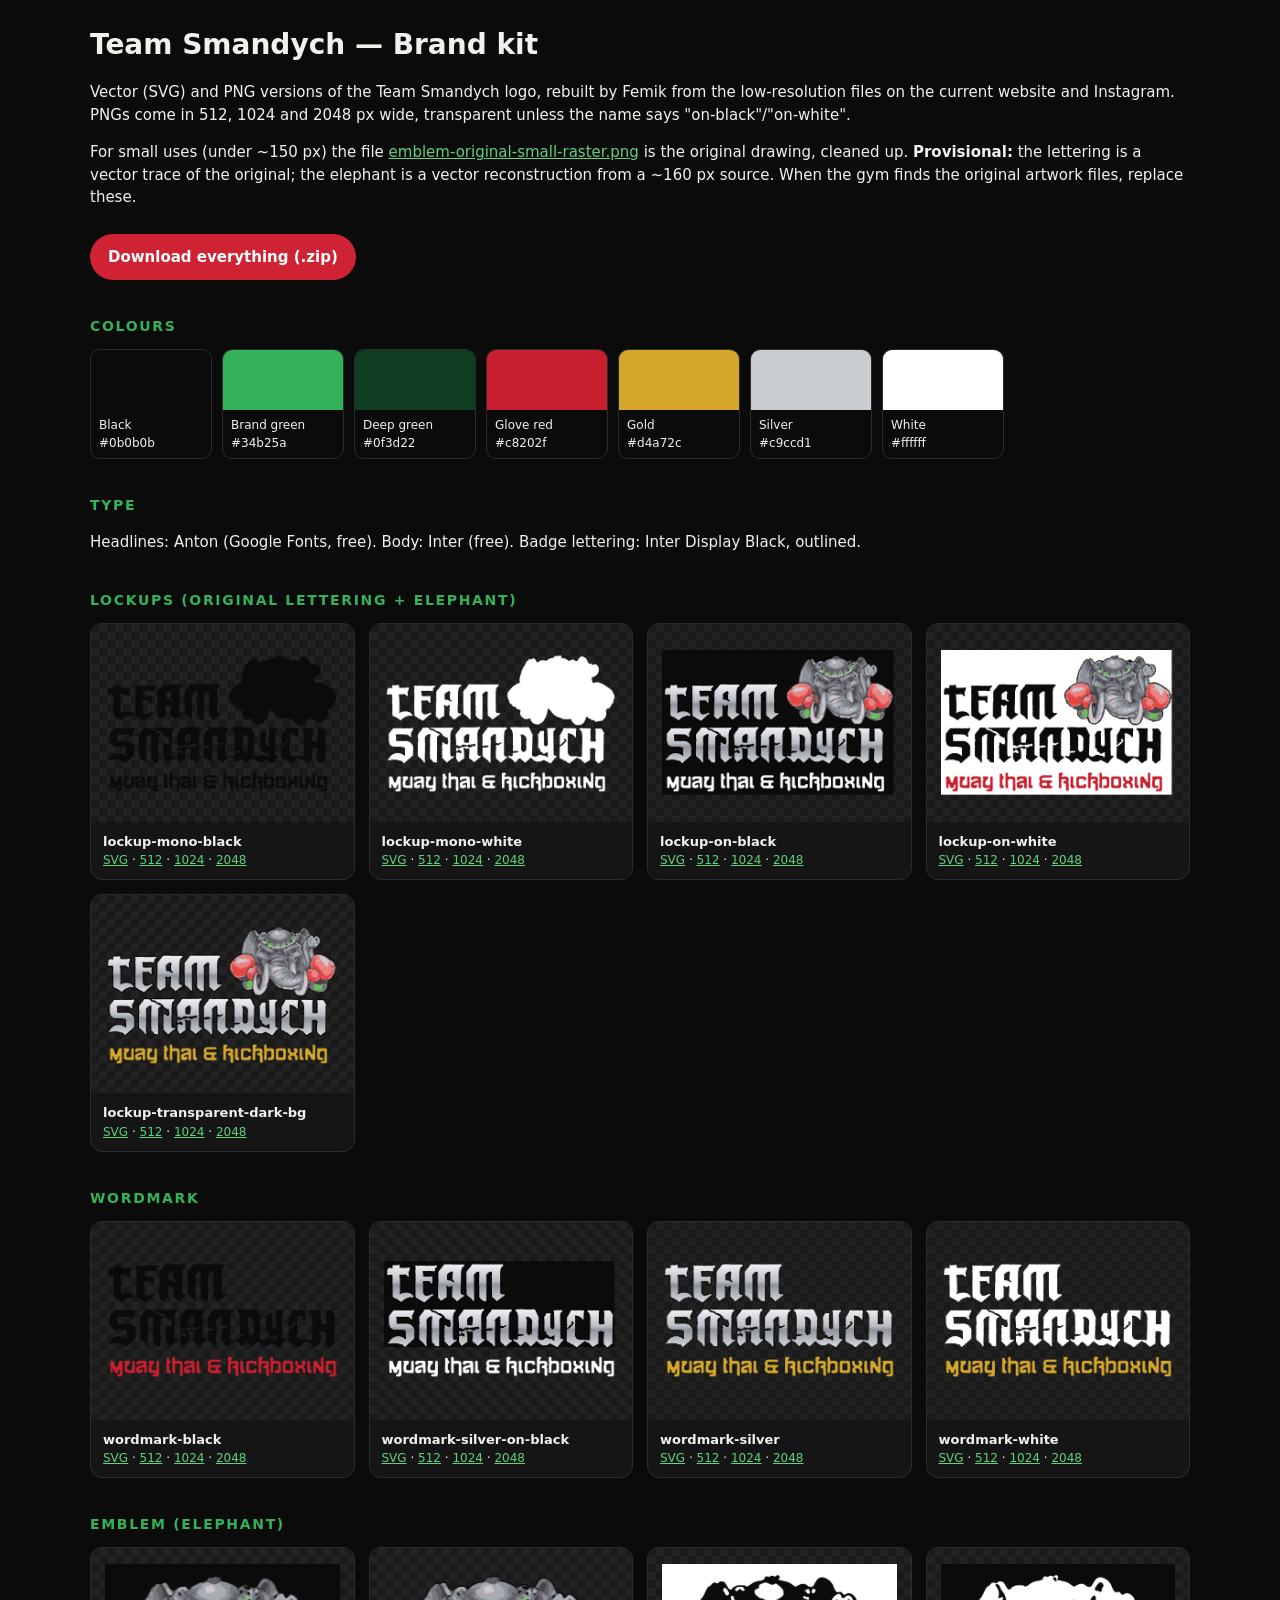
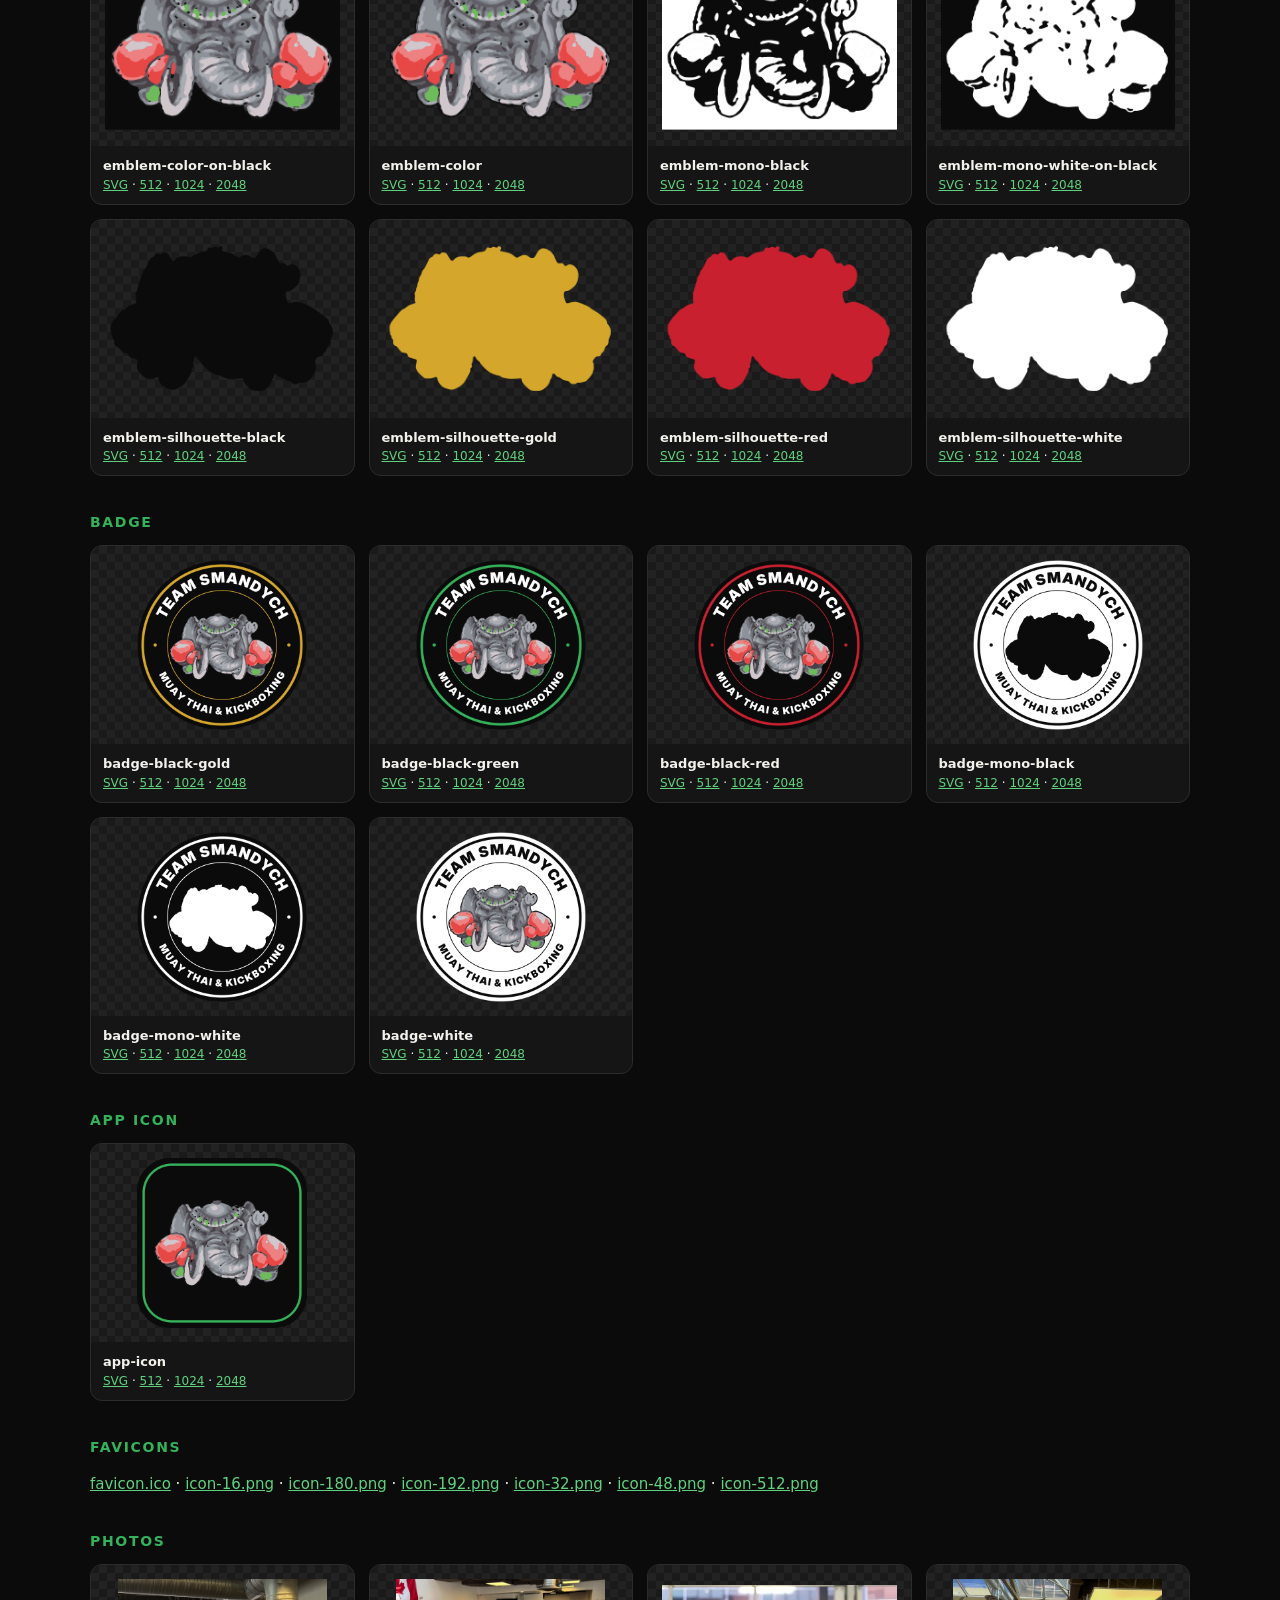
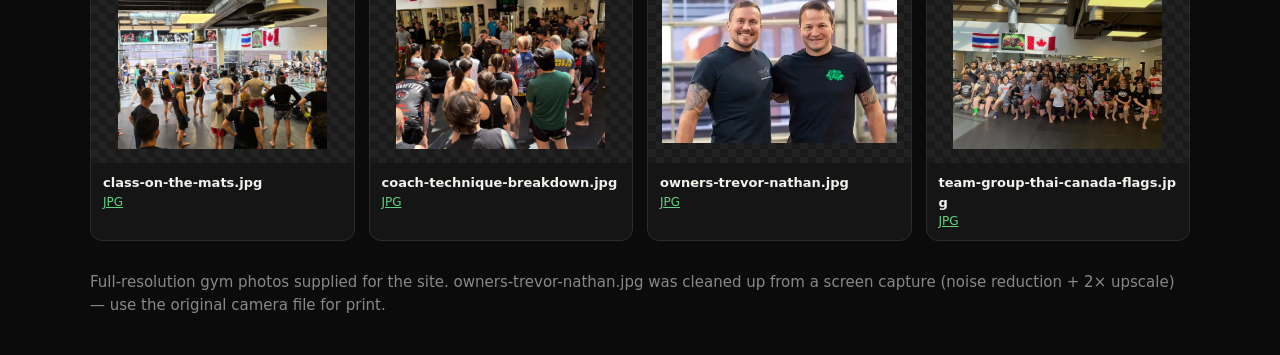
==== commit 6c0d4cf2: "Hero and gym section use real HD gym photos; intro is now a small brick wall (grey/red/green) collap" ====
--- a/brand-kit/index.html
+++ b/brand-kit/index.html
@@ -41,9 +41,4 @@
 <div class="c"><div class="p"><img loading="lazy" src="png/app-icon-512w.png" alt="app-icon"></div><div class="m"><b>app-icon</b><a href="svg/app-icon.svg" download>SVG</a> · <a href="png/app-icon-512w.png" download>512</a> · <a href="png/app-icon-1024w.png" download>1024</a> · <a href="png/app-icon-2048w.png" download>2048</a></div></div>
 </div>
 <h2>Favicons</h2><p><a href="favicon/favicon.ico" download>favicon.ico</a> · <a href="favicon/icon-16.png" download>icon-16.png</a> · <a href="favicon/icon-180.png" download>icon-180.png</a> · <a href="favicon/icon-192.png" download>icon-192.png</a> · <a href="favicon/icon-32.png" download>icon-32.png</a> · <a href="favicon/icon-48.png" download>icon-48.png</a> · <a href="favicon/icon-512.png" download>icon-512.png</a></p>
-<h2>Photos (enhanced)</h2><div class="g">
-<div class="c"><div class="p"><img loading="lazy" src="photos/class-bag-work.jpg" alt=""></div><div class="m"><b>class-bag-work.jpg</b><a href="photos/class-bag-work.jpg" download>JPG</a></div></div>
-<div class="c"><div class="p"><img loading="lazy" src="photos/class-roundhouse-kick.jpg" alt=""></div><div class="m"><b>class-roundhouse-kick.jpg</b><a href="photos/class-roundhouse-kick.jpg" download>JPG</a></div></div>
-<div class="c"><div class="p"><img loading="lazy" src="photos/facility-front-desk.jpg" alt=""></div><div class="m"><b>facility-front-desk.jpg</b><a href="photos/facility-front-desk.jpg" download>JPG</a></div></div>
-<div class="c"><div class="p"><img loading="lazy" src="photos/owners-trevor-nathan.jpg" alt=""></div><div class="m"><b>owners-trevor-nathan.jpg</b><a href="photos/owners-trevor-nathan.jpg" download>JPG</a></div></div>
-</div><p style="margin-top:30px;color:#888">These photos were cleaned up from screen captures of the current site (noise reduction + 2× upscale). For print or large banners, use the original camera files.</p></main></body></html>+<h2>Photos</h2><div class="g"><div class="c"><div class="p"><img loading="lazy" src="photos/class-on-the-mats.jpg" alt=""></div><div class="m"><b>class-on-the-mats.jpg</b><a href="photos/class-on-the-mats.jpg" download>JPG</a></div></div><div class="c"><div class="p"><img loading="lazy" src="photos/coach-technique-breakdown.jpg" alt=""></div><div class="m"><b>coach-technique-breakdown.jpg</b><a href="photos/coach-technique-breakdown.jpg" download>JPG</a></div></div><div class="c"><div class="p"><img loading="lazy" src="photos/owners-trevor-nathan.jpg" alt=""></div><div class="m"><b>owners-trevor-nathan.jpg</b><a href="photos/owners-trevor-nathan.jpg" download>JPG</a></div></div><div class="c"><div class="p"><img loading="lazy" src="photos/team-group-thai-canada-flags.jpg" alt=""></div><div class="m"><b>team-group-thai-canada-flags.jpg</b><a href="photos/team-group-thai-canada-flags.jpg" download>JPG</a></div></div></div><p style="margin-top:30px;color:#888">Full-resolution gym photos supplied for the site. owners-trevor-nathan.jpg was cleaned up from a screen capture (noise reduction + 2× upscale) — use the original camera file for print.</p></main></body></html>
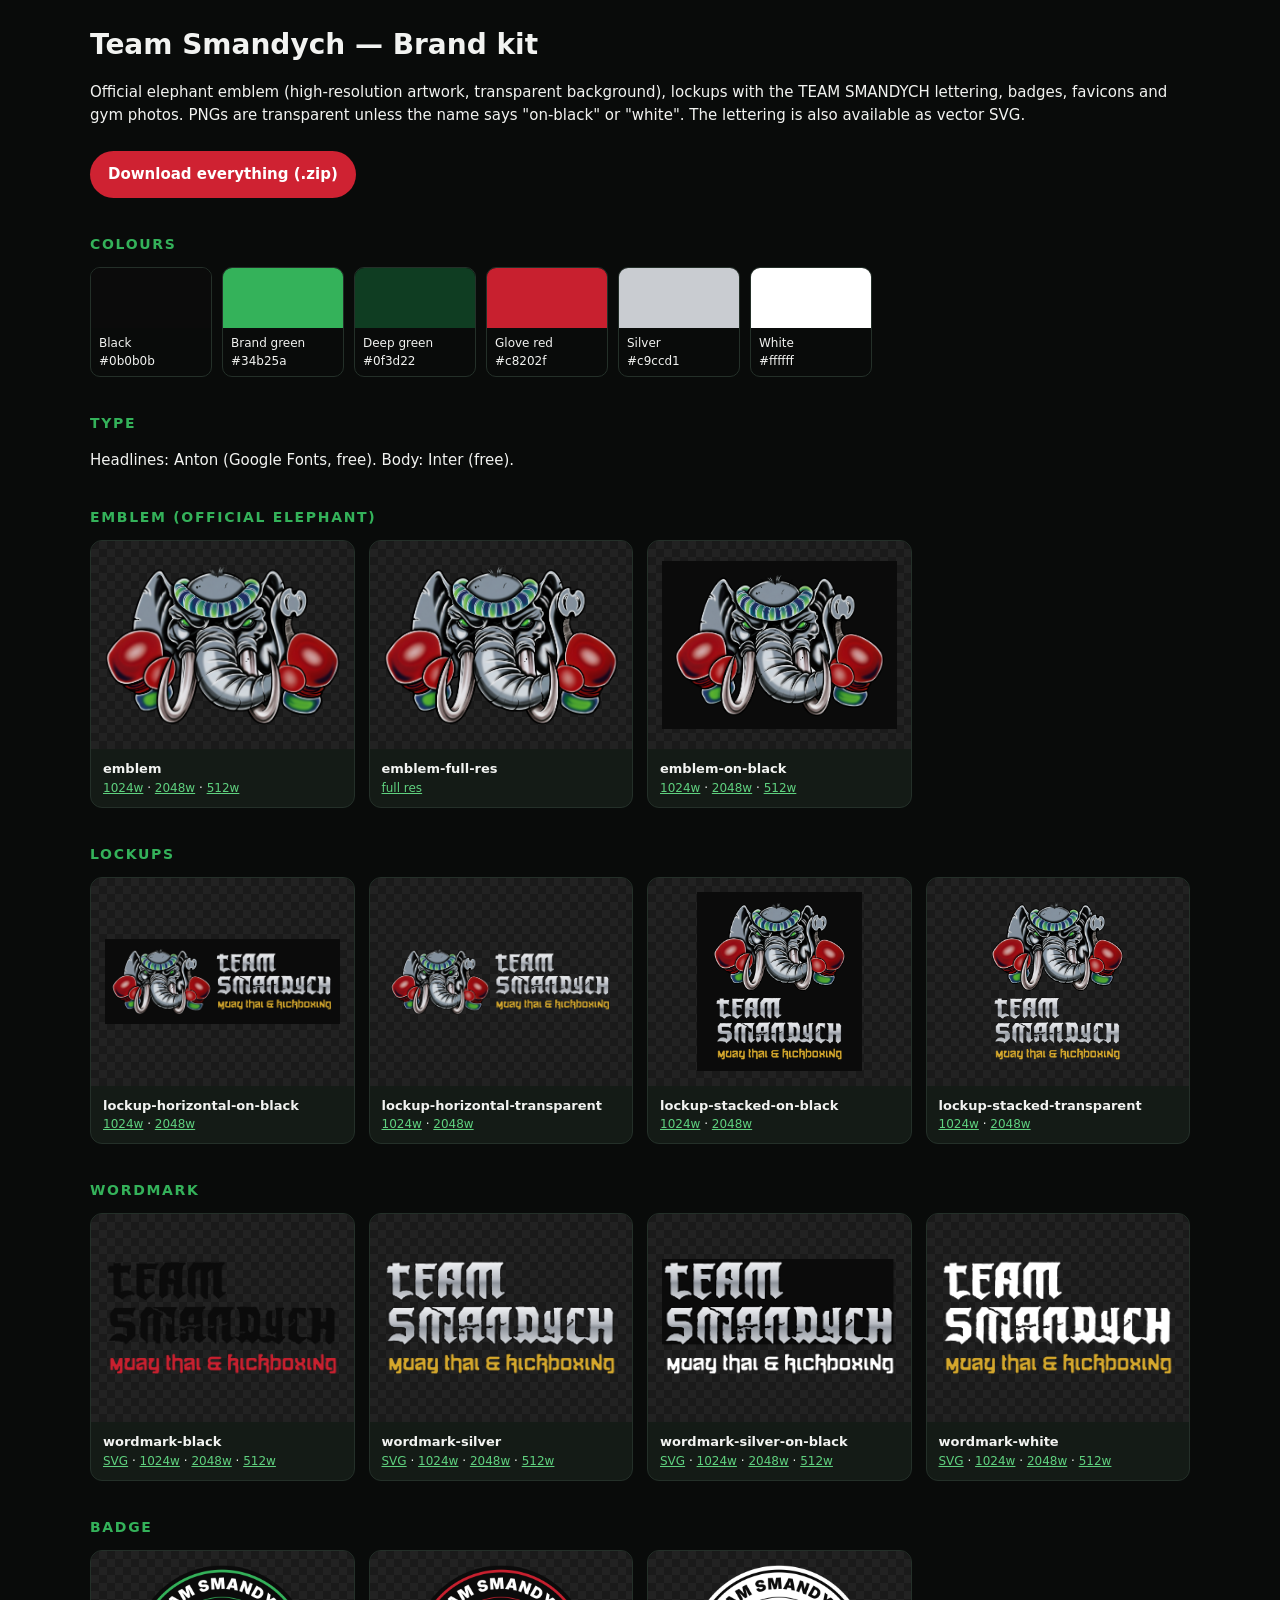
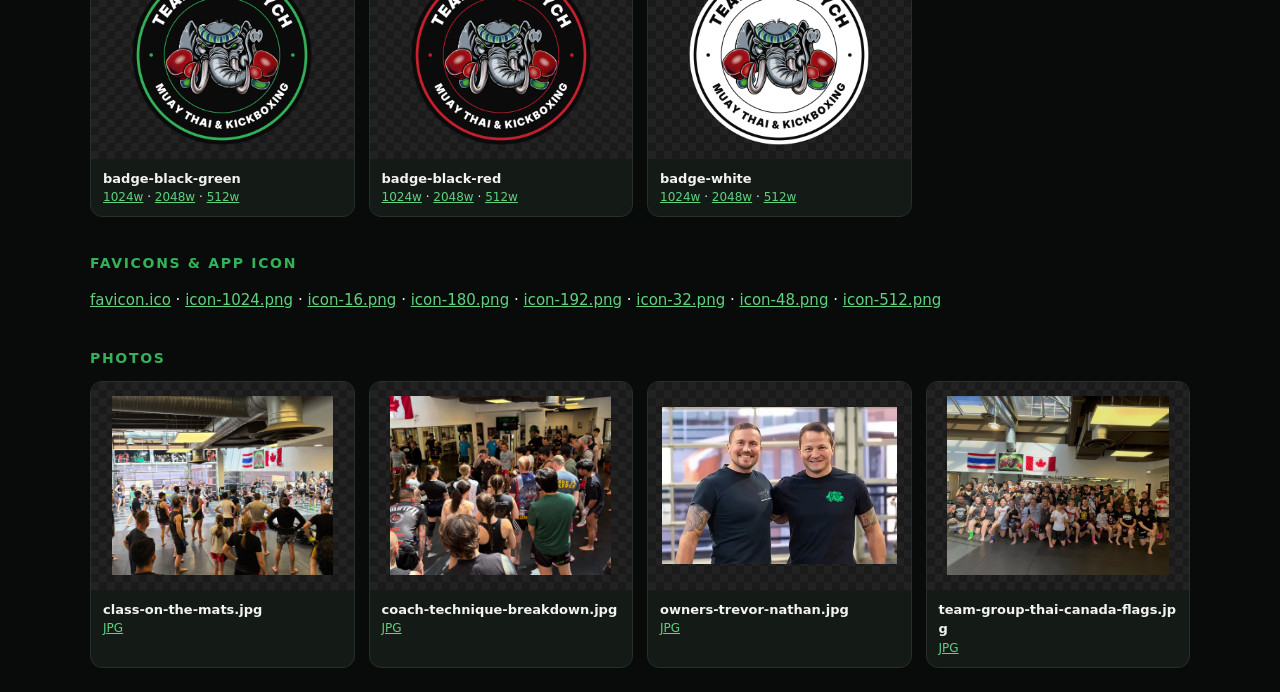
==== commit e5dd4d0a: "Official elephant logo everywhere (intro, header, favicon/app icon); brand kit rebuilt from it Co-Au" ====
--- a/brand-kit/index.html
+++ b/brand-kit/index.html
@@ -1,44 +1,39 @@
-<!DOCTYPE html><html lang="en"><head><meta charset="utf-8"><meta name="viewport" content="width=device-width,initial-scale=1"><meta name="robots" content="noindex"><title>Team Smandych — Brand kit</title><style>body{margin:0;background:#0b0b0b;color:#f3f1ec;font:15px/1.5 system-ui,sans-serif}main{max-width:1100px;margin:auto;padding:24px}h1{font-size:28px;margin:0 0 6px}h2{color:#34b25a;font-size:14px;letter-spacing:.12em;text-transform:uppercase;margin:36px 0 12px}.g{display:grid;grid-template-columns:repeat(auto-fill,minmax(220px,1fr));gap:14px}.c{border:1px solid #2c2c2c;border-radius:12px;overflow:hidden;background:#151515}.c .p{height:170px;display:flex;align-items:center;justify-content:center;padding:14px;background:repeating-conic-gradient(#222 0 25%,#1a1a1a 0 50%) 0 0/16px 16px}.c img{max-height:100%;max-width:100%}.c .m{padding:10px 12px;font-size:12px}.c b{display:block;font-size:13px;word-break:break-all}a{color:#5fd17f}.sw{display:flex;gap:10px;flex-wrap:wrap}.sw div{width:120px;border-radius:10px;overflow:hidden;border:1px solid #2c2c2c}.sw i{display:block;height:60px}.sw span{display:block;padding:6px 8px;font-size:12px}.btn{display:inline-block;background:#cf2232;color:#fff;text-decoration:none;font-weight:700;padding:12px 18px;border-radius:999px;margin-top:10px}</style></head><body><main>
-<h1>Team Smandych — Brand kit</h1><p>Vector (SVG) and PNG versions of the Team Smandych logo, rebuilt by Femik from the low-resolution files on the current website and Instagram. PNGs come in 512, 1024 and 2048 px wide, transparent unless the name says "on-black"/"on-white".</p><p>For small uses (under ~150 px) the file <a href="png/emblem-original-small-raster.png" download>emblem-original-small-raster.png</a> is the original drawing, cleaned up. <b>Provisional:</b> the lettering is a vector trace of the original; the elephant is a vector reconstruction from a ~160 px source. When the gym finds the original artwork files, replace these.</p><a class="btn" href="team-smandych-brand-kit.zip">Download everything (.zip)</a>
+<!DOCTYPE html><html lang="en"><head><meta charset="utf-8"><meta name="viewport" content="width=device-width,initial-scale=1"><meta name="robots" content="noindex"><title>Team Smandych — Brand kit</title><style>body{margin:0;background:#090b0a;color:#f2f3f1;font:15px/1.5 system-ui,sans-serif}main{max-width:1100px;margin:auto;padding:24px}h1{font-size:28px;margin:0 0 6px}h2{color:#34b25a;font-size:14px;letter-spacing:.12em;text-transform:uppercase;margin:36px 0 12px}.g{display:grid;grid-template-columns:repeat(auto-fill,minmax(230px,1fr));gap:14px}.c{border:1px solid #243029;border-radius:12px;overflow:hidden;background:#141b16}.c .p{height:180px;display:flex;align-items:center;justify-content:center;padding:14px;background:repeating-conic-gradient(#222 0 25%,#1a1a1a 0 50%) 0 0/16px 16px}.c img{max-height:100%;max-width:100%}.c .m{padding:10px 12px;font-size:12px}.c b{display:block;font-size:13px;word-break:break-all}a{color:#5fd17f}.sw{display:flex;gap:10px;flex-wrap:wrap}.sw div{width:120px;border-radius:10px;overflow:hidden;border:1px solid #243029}.sw i{display:block;height:60px}.sw span{display:block;padding:6px 8px;font-size:12px}.btn{display:inline-block;background:#cf2232;color:#fff;text-decoration:none;font-weight:700;padding:12px 18px;border-radius:999px;margin-top:10px}</style></head><body><main>
+<h1>Team Smandych — Brand kit</h1><p>Official elephant emblem (high-resolution artwork, transparent background), lockups with the TEAM SMANDYCH lettering, badges, favicons and gym photos. PNGs are transparent unless the name says "on-black" or "white". The lettering is also available as vector SVG.</p><a class="btn" href="team-smandych-brand-kit.zip">Download everything (.zip)</a>
 <h2>Colours</h2><div class="sw">
 <div><i style="background:#0b0b0b"></i><span>Black<br>#0b0b0b</span></div>
-<div><i style="background:#34b25a"></i><span>Brand green<br>#34b25a</span></div><div><i style="background:#0f3d22"></i><span>Deep green<br>#0f3d22</span></div><div><i style="background:#c8202f"></i><span>Glove red<br>#c8202f</span></div>
-<div><i style="background:#d4a72c"></i><span>Gold<br>#d4a72c</span></div>
+<div><i style="background:#34b25a"></i><span>Brand green<br>#34b25a</span></div>
+<div><i style="background:#0f3d22"></i><span>Deep green<br>#0f3d22</span></div>
+<div><i style="background:#c8202f"></i><span>Glove red<br>#c8202f</span></div>
 <div><i style="background:#c9ccd1"></i><span>Silver<br>#c9ccd1</span></div>
 <div><i style="background:#ffffff"></i><span>White<br>#ffffff</span></div>
-</div><h2>Type</h2><p>Headlines: Anton (Google Fonts, free). Body: Inter (free). Badge lettering: Inter Display Black, outlined.</p>
-<h2>Lockups (original lettering + elephant)</h2><div class="g">
-<div class="c"><div class="p"><img loading="lazy" src="png/lockup-mono-black-512w.png" alt="lockup-mono-black"></div><div class="m"><b>lockup-mono-black</b><a href="svg/lockup-mono-black.svg" download>SVG</a> · <a href="png/lockup-mono-black-512w.png" download>512</a> · <a href="png/lockup-mono-black-1024w.png" download>1024</a> · <a href="png/lockup-mono-black-2048w.png" download>2048</a></div></div>
-<div class="c"><div class="p"><img loading="lazy" src="png/lockup-mono-white-512w.png" alt="lockup-mono-white"></div><div class="m"><b>lockup-mono-white</b><a href="svg/lockup-mono-white.svg" download>SVG</a> · <a href="png/lockup-mono-white-512w.png" download>512</a> · <a href="png/lockup-mono-white-1024w.png" download>1024</a> · <a href="png/lockup-mono-white-2048w.png" download>2048</a></div></div>
-<div class="c"><div class="p"><img loading="lazy" src="png/lockup-on-black-512w.png" alt="lockup-on-black"></div><div class="m"><b>lockup-on-black</b><a href="svg/lockup-on-black.svg" download>SVG</a> · <a href="png/lockup-on-black-512w.png" download>512</a> · <a href="png/lockup-on-black-1024w.png" download>1024</a> · <a href="png/lockup-on-black-2048w.png" download>2048</a></div></div>
-<div class="c"><div class="p"><img loading="lazy" src="png/lockup-on-white-512w.png" alt="lockup-on-white"></div><div class="m"><b>lockup-on-white</b><a href="svg/lockup-on-white.svg" download>SVG</a> · <a href="png/lockup-on-white-512w.png" download>512</a> · <a href="png/lockup-on-white-1024w.png" download>1024</a> · <a href="png/lockup-on-white-2048w.png" download>2048</a></div></div>
-<div class="c"><div class="p"><img loading="lazy" src="png/lockup-transparent-dark-bg-512w.png" alt="lockup-transparent-dark-bg"></div><div class="m"><b>lockup-transparent-dark-bg</b><a href="svg/lockup-transparent-dark-bg.svg" download>SVG</a> · <a href="png/lockup-transparent-dark-bg-512w.png" download>512</a> · <a href="png/lockup-transparent-dark-bg-1024w.png" download>1024</a> · <a href="png/lockup-transparent-dark-bg-2048w.png" download>2048</a></div></div>
+</div><h2>Type</h2><p>Headlines: Anton (Google Fonts, free). Body: Inter (free).</p>
+<h2>Emblem (official elephant)</h2><div class="g">
+<div class="c"><div class="p"><img loading="lazy" src="png/emblem-1024w.png" alt=""></div><div class="m"><b>emblem</b><a href="png/emblem-1024w.png" download>1024w</a> · <a href="png/emblem-2048w.png" download>2048w</a> · <a href="png/emblem-512w.png" download>512w</a></div></div>
+<div class="c"><div class="p"><img loading="lazy" src="png/emblem-full-res.png" alt=""></div><div class="m"><b>emblem-full-res</b><a href="png/emblem-full-res.png" download>full res</a></div></div>
+<div class="c"><div class="p"><img loading="lazy" src="png/emblem-on-black-1024w.png" alt=""></div><div class="m"><b>emblem-on-black</b><a href="png/emblem-on-black-1024w.png" download>1024w</a> · <a href="png/emblem-on-black-2048w.png" download>2048w</a> · <a href="png/emblem-on-black-512w.png" download>512w</a></div></div>
+</div>
+<h2>Lockups</h2><div class="g">
+<div class="c"><div class="p"><img loading="lazy" src="png/lockup-horizontal-on-black-1024w.png" alt=""></div><div class="m"><b>lockup-horizontal-on-black</b><a href="png/lockup-horizontal-on-black-1024w.png" download>1024w</a> · <a href="png/lockup-horizontal-on-black-2048w.png" download>2048w</a></div></div>
+<div class="c"><div class="p"><img loading="lazy" src="png/lockup-horizontal-transparent-1024w.png" alt=""></div><div class="m"><b>lockup-horizontal-transparent</b><a href="png/lockup-horizontal-transparent-1024w.png" download>1024w</a> · <a href="png/lockup-horizontal-transparent-2048w.png" download>2048w</a></div></div>
+<div class="c"><div class="p"><img loading="lazy" src="png/lockup-stacked-on-black-1024w.png" alt=""></div><div class="m"><b>lockup-stacked-on-black</b><a href="png/lockup-stacked-on-black-1024w.png" download>1024w</a> · <a href="png/lockup-stacked-on-black-2048w.png" download>2048w</a></div></div>
+<div class="c"><div class="p"><img loading="lazy" src="png/lockup-stacked-transparent-1024w.png" alt=""></div><div class="m"><b>lockup-stacked-transparent</b><a href="png/lockup-stacked-transparent-1024w.png" download>1024w</a> · <a href="png/lockup-stacked-transparent-2048w.png" download>2048w</a></div></div>
 </div>
 <h2>Wordmark</h2><div class="g">
-<div class="c"><div class="p"><img loading="lazy" src="png/wordmark-black-512w.png" alt="wordmark-black"></div><div class="m"><b>wordmark-black</b><a href="svg/wordmark-black.svg" download>SVG</a> · <a href="png/wordmark-black-512w.png" download>512</a> · <a href="png/wordmark-black-1024w.png" download>1024</a> · <a href="png/wordmark-black-2048w.png" download>2048</a></div></div>
-<div class="c"><div class="p"><img loading="lazy" src="png/wordmark-silver-on-black-512w.png" alt="wordmark-silver-on-black"></div><div class="m"><b>wordmark-silver-on-black</b><a href="svg/wordmark-silver-on-black.svg" download>SVG</a> · <a href="png/wordmark-silver-on-black-512w.png" download>512</a> · <a href="png/wordmark-silver-on-black-1024w.png" download>1024</a> · <a href="png/wordmark-silver-on-black-2048w.png" download>2048</a></div></div>
-<div class="c"><div class="p"><img loading="lazy" src="png/wordmark-silver-512w.png" alt="wordmark-silver"></div><div class="m"><b>wordmark-silver</b><a href="svg/wordmark-silver.svg" download>SVG</a> · <a href="png/wordmark-silver-512w.png" download>512</a> · <a href="png/wordmark-silver-1024w.png" download>1024</a> · <a href="png/wordmark-silver-2048w.png" download>2048</a></div></div>
-<div class="c"><div class="p"><img loading="lazy" src="png/wordmark-white-512w.png" alt="wordmark-white"></div><div class="m"><b>wordmark-white</b><a href="svg/wordmark-white.svg" download>SVG</a> · <a href="png/wordmark-white-512w.png" download>512</a> · <a href="png/wordmark-white-1024w.png" download>1024</a> · <a href="png/wordmark-white-2048w.png" download>2048</a></div></div>
-</div>
-<h2>Emblem (elephant)</h2><div class="g">
-<div class="c"><div class="p"><img loading="lazy" src="png/emblem-color-on-black-512w.png" alt="emblem-color-on-black"></div><div class="m"><b>emblem-color-on-black</b><a href="svg/emblem-color-on-black.svg" download>SVG</a> · <a href="png/emblem-color-on-black-512w.png" download>512</a> · <a href="png/emblem-color-on-black-1024w.png" download>1024</a> · <a href="png/emblem-color-on-black-2048w.png" download>2048</a></div></div>
-<div class="c"><div class="p"><img loading="lazy" src="png/emblem-color-512w.png" alt="emblem-color"></div><div class="m"><b>emblem-color</b><a href="svg/emblem-color.svg" download>SVG</a> · <a href="png/emblem-color-512w.png" download>512</a> · <a href="png/emblem-color-1024w.png" download>1024</a> · <a href="png/emblem-color-2048w.png" download>2048</a></div></div>
-<div class="c"><div class="p"><img loading="lazy" src="png/emblem-mono-black-512w.png" alt="emblem-mono-black"></div><div class="m"><b>emblem-mono-black</b><a href="svg/emblem-mono-black.svg" download>SVG</a> · <a href="png/emblem-mono-black-512w.png" download>512</a> · <a href="png/emblem-mono-black-1024w.png" download>1024</a> · <a href="png/emblem-mono-black-2048w.png" download>2048</a></div></div>
-<div class="c"><div class="p"><img loading="lazy" src="png/emblem-mono-white-on-black-512w.png" alt="emblem-mono-white-on-black"></div><div class="m"><b>emblem-mono-white-on-black</b><a href="svg/emblem-mono-white-on-black.svg" download>SVG</a> · <a href="png/emblem-mono-white-on-black-512w.png" download>512</a> · <a href="png/emblem-mono-white-on-black-1024w.png" download>1024</a> · <a href="png/emblem-mono-white-on-black-2048w.png" download>2048</a></div></div>
-<div class="c"><div class="p"><img loading="lazy" src="png/emblem-silhouette-black-512w.png" alt="emblem-silhouette-black"></div><div class="m"><b>emblem-silhouette-black</b><a href="svg/emblem-silhouette-black.svg" download>SVG</a> · <a href="png/emblem-silhouette-black-512w.png" download>512</a> · <a href="png/emblem-silhouette-black-1024w.png" download>1024</a> · <a href="png/emblem-silhouette-black-2048w.png" download>2048</a></div></div>
-<div class="c"><div class="p"><img loading="lazy" src="png/emblem-silhouette-gold-512w.png" alt="emblem-silhouette-gold"></div><div class="m"><b>emblem-silhouette-gold</b><a href="svg/emblem-silhouette-gold.svg" download>SVG</a> · <a href="png/emblem-silhouette-gold-512w.png" download>512</a> · <a href="png/emblem-silhouette-gold-1024w.png" download>1024</a> · <a href="png/emblem-silhouette-gold-2048w.png" download>2048</a></div></div>
-<div class="c"><div class="p"><img loading="lazy" src="png/emblem-silhouette-red-512w.png" alt="emblem-silhouette-red"></div><div class="m"><b>emblem-silhouette-red</b><a href="svg/emblem-silhouette-red.svg" download>SVG</a> · <a href="png/emblem-silhouette-red-512w.png" download>512</a> · <a href="png/emblem-silhouette-red-1024w.png" download>1024</a> · <a href="png/emblem-silhouette-red-2048w.png" download>2048</a></div></div>
-<div class="c"><div class="p"><img loading="lazy" src="png/emblem-silhouette-white-512w.png" alt="emblem-silhouette-white"></div><div class="m"><b>emblem-silhouette-white</b><a href="svg/emblem-silhouette-white.svg" download>SVG</a> · <a href="png/emblem-silhouette-white-512w.png" download>512</a> · <a href="png/emblem-silhouette-white-1024w.png" download>1024</a> · <a href="png/emblem-silhouette-white-2048w.png" download>2048</a></div></div>
+<div class="c"><div class="p"><img loading="lazy" src="png/wordmark-black-1024w.png" alt=""></div><div class="m"><b>wordmark-black</b><a href="svg/wordmark-black.svg" download>SVG</a> · <a href="png/wordmark-black-1024w.png" download>1024w</a> · <a href="png/wordmark-black-2048w.png" download>2048w</a> · <a href="png/wordmark-black-512w.png" download>512w</a></div></div>
+<div class="c"><div class="p"><img loading="lazy" src="png/wordmark-silver-1024w.png" alt=""></div><div class="m"><b>wordmark-silver</b><a href="svg/wordmark-silver.svg" download>SVG</a> · <a href="png/wordmark-silver-1024w.png" download>1024w</a> · <a href="png/wordmark-silver-2048w.png" download>2048w</a> · <a href="png/wordmark-silver-512w.png" download>512w</a></div></div>
+<div class="c"><div class="p"><img loading="lazy" src="png/wordmark-silver-on-black-1024w.png" alt=""></div><div class="m"><b>wordmark-silver-on-black</b><a href="svg/wordmark-silver-on-black.svg" download>SVG</a> · <a href="png/wordmark-silver-on-black-1024w.png" download>1024w</a> · <a href="png/wordmark-silver-on-black-2048w.png" download>2048w</a> · <a href="png/wordmark-silver-on-black-512w.png" download>512w</a></div></div>
+<div class="c"><div class="p"><img loading="lazy" src="png/wordmark-white-1024w.png" alt=""></div><div class="m"><b>wordmark-white</b><a href="svg/wordmark-white.svg" download>SVG</a> · <a href="png/wordmark-white-1024w.png" download>1024w</a> · <a href="png/wordmark-white-2048w.png" download>2048w</a> · <a href="png/wordmark-white-512w.png" download>512w</a></div></div>
 </div>
 <h2>Badge</h2><div class="g">
-<div class="c"><div class="p"><img loading="lazy" src="png/badge-black-gold-512w.png" alt="badge-black-gold"></div><div class="m"><b>badge-black-gold</b><a href="svg/badge-black-gold.svg" download>SVG</a> · <a href="png/badge-black-gold-512w.png" download>512</a> · <a href="png/badge-black-gold-1024w.png" download>1024</a> · <a href="png/badge-black-gold-2048w.png" download>2048</a></div></div>
-<div class="c"><div class="p"><img loading="lazy" src="png/badge-black-green-512w.png" alt="badge-black-green"></div><div class="m"><b>badge-black-green</b><a href="svg/badge-black-green.svg" download>SVG</a> · <a href="png/badge-black-green-512w.png" download>512</a> · <a href="png/badge-black-green-1024w.png" download>1024</a> · <a href="png/badge-black-green-2048w.png" download>2048</a></div></div><div class="c"><div class="p"><img loading="lazy" src="png/badge-black-red-512w.png" alt="badge-black-red"></div><div class="m"><b>badge-black-red</b><a href="svg/badge-black-red.svg" download>SVG</a> · <a href="png/badge-black-red-512w.png" download>512</a> · <a href="png/badge-black-red-1024w.png" download>1024</a> · <a href="png/badge-black-red-2048w.png" download>2048</a></div></div>
-<div class="c"><div class="p"><img loading="lazy" src="png/badge-mono-black-512w.png" alt="badge-mono-black"></div><div class="m"><b>badge-mono-black</b><a href="svg/badge-mono-black.svg" download>SVG</a> · <a href="png/badge-mono-black-512w.png" download>512</a> · <a href="png/badge-mono-black-1024w.png" download>1024</a> · <a href="png/badge-mono-black-2048w.png" download>2048</a></div></div>
-<div class="c"><div class="p"><img loading="lazy" src="png/badge-mono-white-512w.png" alt="badge-mono-white"></div><div class="m"><b>badge-mono-white</b><a href="svg/badge-mono-white.svg" download>SVG</a> · <a href="png/badge-mono-white-512w.png" download>512</a> · <a href="png/badge-mono-white-1024w.png" download>1024</a> · <a href="png/badge-mono-white-2048w.png" download>2048</a></div></div>
-<div class="c"><div class="p"><img loading="lazy" src="png/badge-white-512w.png" alt="badge-white"></div><div class="m"><b>badge-white</b><a href="svg/badge-white.svg" download>SVG</a> · <a href="png/badge-white-512w.png" download>512</a> · <a href="png/badge-white-1024w.png" download>1024</a> · <a href="png/badge-white-2048w.png" download>2048</a></div></div>
+<div class="c"><div class="p"><img loading="lazy" src="png/badge-black-green-1024w.png" alt=""></div><div class="m"><b>badge-black-green</b><a href="png/badge-black-green-1024w.png" download>1024w</a> · <a href="png/badge-black-green-2048w.png" download>2048w</a> · <a href="png/badge-black-green-512w.png" download>512w</a></div></div>
+<div class="c"><div class="p"><img loading="lazy" src="png/badge-black-red-1024w.png" alt=""></div><div class="m"><b>badge-black-red</b><a href="png/badge-black-red-1024w.png" download>1024w</a> · <a href="png/badge-black-red-2048w.png" download>2048w</a> · <a href="png/badge-black-red-512w.png" download>512w</a></div></div>
+<div class="c"><div class="p"><img loading="lazy" src="png/badge-white-1024w.png" alt=""></div><div class="m"><b>badge-white</b><a href="png/badge-white-1024w.png" download>1024w</a> · <a href="png/badge-white-2048w.png" download>2048w</a> · <a href="png/badge-white-512w.png" download>512w</a></div></div>
 </div>
-<h2>App icon</h2><div class="g">
-<div class="c"><div class="p"><img loading="lazy" src="png/app-icon-512w.png" alt="app-icon"></div><div class="m"><b>app-icon</b><a href="svg/app-icon.svg" download>SVG</a> · <a href="png/app-icon-512w.png" download>512</a> · <a href="png/app-icon-1024w.png" download>1024</a> · <a href="png/app-icon-2048w.png" download>2048</a></div></div>
-</div>
-<h2>Favicons</h2><p><a href="favicon/favicon.ico" download>favicon.ico</a> · <a href="favicon/icon-16.png" download>icon-16.png</a> · <a href="favicon/icon-180.png" download>icon-180.png</a> · <a href="favicon/icon-192.png" download>icon-192.png</a> · <a href="favicon/icon-32.png" download>icon-32.png</a> · <a href="favicon/icon-48.png" download>icon-48.png</a> · <a href="favicon/icon-512.png" download>icon-512.png</a></p>
-<h2>Photos</h2><div class="g"><div class="c"><div class="p"><img loading="lazy" src="photos/class-on-the-mats.jpg" alt=""></div><div class="m"><b>class-on-the-mats.jpg</b><a href="photos/class-on-the-mats.jpg" download>JPG</a></div></div><div class="c"><div class="p"><img loading="lazy" src="photos/coach-technique-breakdown.jpg" alt=""></div><div class="m"><b>coach-technique-breakdown.jpg</b><a href="photos/coach-technique-breakdown.jpg" download>JPG</a></div></div><div class="c"><div class="p"><img loading="lazy" src="photos/owners-trevor-nathan.jpg" alt=""></div><div class="m"><b>owners-trevor-nathan.jpg</b><a href="photos/owners-trevor-nathan.jpg" download>JPG</a></div></div><div class="c"><div class="p"><img loading="lazy" src="photos/team-group-thai-canada-flags.jpg" alt=""></div><div class="m"><b>team-group-thai-canada-flags.jpg</b><a href="photos/team-group-thai-canada-flags.jpg" download>JPG</a></div></div></div><p style="margin-top:30px;color:#888">Full-resolution gym photos supplied for the site. owners-trevor-nathan.jpg was cleaned up from a screen capture (noise reduction + 2× upscale) — use the original camera file for print.</p></main></body></html>+<h2>Favicons &amp; app icon</h2><p><a href="favicon/favicon.ico" download>favicon.ico</a> · <a href="favicon/icon-1024.png" download>icon-1024.png</a> · <a href="favicon/icon-16.png" download>icon-16.png</a> · <a href="favicon/icon-180.png" download>icon-180.png</a> · <a href="favicon/icon-192.png" download>icon-192.png</a> · <a href="favicon/icon-32.png" download>icon-32.png</a> · <a href="favicon/icon-48.png" download>icon-48.png</a> · <a href="favicon/icon-512.png" download>icon-512.png</a></p>
+<h2>Photos</h2><div class="g">
+<div class="c"><div class="p"><img loading="lazy" src="photos/class-on-the-mats.jpg" alt=""></div><div class="m"><b>class-on-the-mats.jpg</b><a href="photos/class-on-the-mats.jpg" download>JPG</a></div></div>
+<div class="c"><div class="p"><img loading="lazy" src="photos/coach-technique-breakdown.jpg" alt=""></div><div class="m"><b>coach-technique-breakdown.jpg</b><a href="photos/coach-technique-breakdown.jpg" download>JPG</a></div></div>
+<div class="c"><div class="p"><img loading="lazy" src="photos/owners-trevor-nathan.jpg" alt=""></div><div class="m"><b>owners-trevor-nathan.jpg</b><a href="photos/owners-trevor-nathan.jpg" download>JPG</a></div></div>
+<div class="c"><div class="p"><img loading="lazy" src="photos/team-group-thai-canada-flags.jpg" alt=""></div><div class="m"><b>team-group-thai-canada-flags.jpg</b><a href="photos/team-group-thai-canada-flags.jpg" download>JPG</a></div></div>
+</div></main></body></html>
